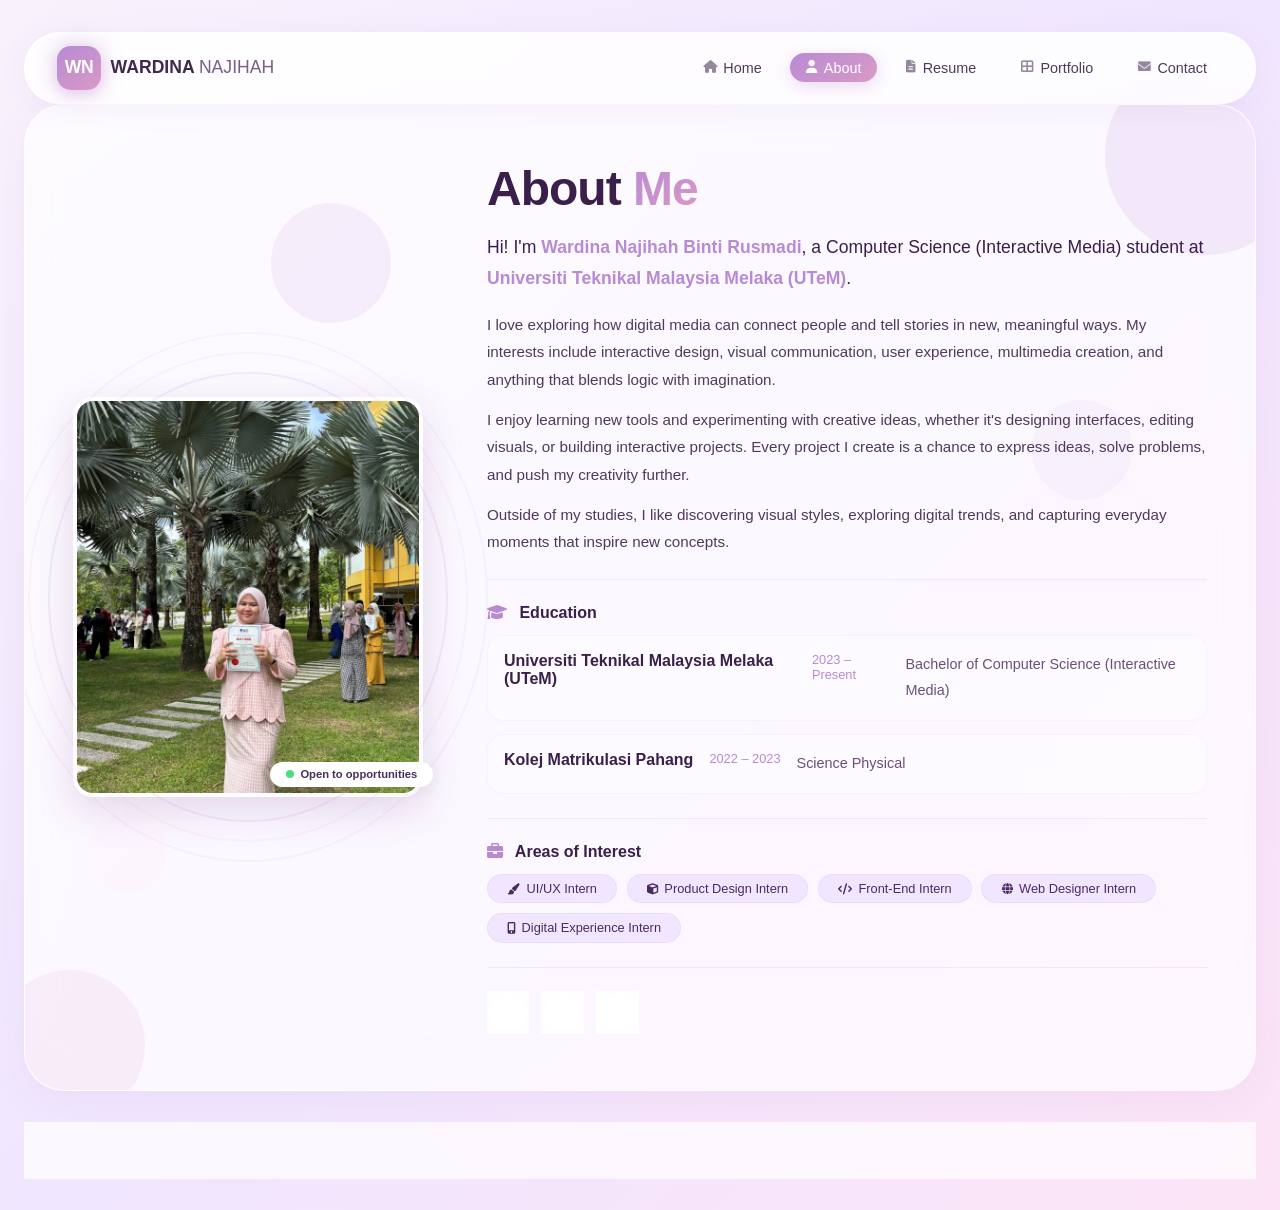
==== about.html @ 5e6920dd "Update about.html" ====
<!DOCTYPE html>
<html lang="en">
<head>
  <meta charset="UTF-8" />
  <meta name="viewport" content="width=device-width, initial-scale=1.0" />
  <title>WARDINA NAJIHAH · About</title>
  <link rel="stylesheet" href="https://cdnjs.cloudflare.com/ajax/libs/font-awesome/6.0.0-beta3/css/all.min.css" />
  <link rel="stylesheet" href="style.css" />
</head>
<body>

<div class="portfolio-wrapper">
  <!-- ===== TOP NAV ===== -->
  <nav class="top-nav">
    <div class="logo-area">
      <div class="logo-icon">
        <span>WN</span>
        <div class="logo-glow"></div>
      </div>
      <div class="logo-text">WARDINA <span>NAJIHAH</span></div>
    </div>
    <div class="nav-links">
      <a href="index.html"><i class="fas fa-home"></i> Home</a>
      <a href="about.html" class="active"><i class="fas fa-user"></i> About</a>
      <a href="resume.html"><i class="fas fa-file-alt"></i> Resume</a>
      <a href="portfolio.html"><i class="fas fa-th-large"></i> Portfolio</a>
      <a href="contact.html"><i class="fas fa-envelope"></i> Contact</a>
    </div>
  </nav>

  <!-- ===== ABOUT SECTION ===== -->
  <section class="about-page">
    <!-- Floating decorative elements -->
    <div class="floating-shapes">
      <div class="shape shape-1"></div>
      <div class="shape shape-2"></div>
      <div class="shape shape-3"></div>
      <div class="shape shape-4"></div>
      <div class="shape shape-5"></div>
    </div>

    <div class="about-content">
      <!-- Left: Profile Image (SQUARE) -->
      <div class="about-image-wrapper">
        <div class="about-image">
          <div class="about-photo-square">
            <img src="image/dekan.jpg" />
          </div>
        </div>
        <!-- Decorative rings -->
        <div class="ring ring-1"></div>
        <div class="ring ring-2"></div>
        <div class="ring ring-3"></div>
        <!-- Status badge -->
        <div class="status-badge">
          <span class="dot"></span> Open to opportunities
        </div>
      </div>

      <!-- Right: About Text -->
      <div class="about-text">
        <h1>About <span>Me</span></h1>
        <p class="about-intro">
          Hi! I'm <strong>Wardina Najihah Binti Rusmadi</strong>, a Computer Science (Interactive Media) student at 
          <strong>Universiti Teknikal Malaysia Melaka (UTeM)</strong>.
        </p>
        <p>
          I love exploring how digital media can connect people and tell stories in new, meaningful ways. 
          My interests include interactive design, visual communication, user experience, multimedia creation, 
          and anything that blends logic with imagination.
        </p>
        <p>
          I enjoy learning new tools and experimenting with creative ideas, whether it's designing interfaces, 
          editing visuals, or building interactive projects. Every project I create is a chance to express ideas, 
          solve problems, and push my creativity further.
        </p>
        <p>
          Outside of my studies, I like discovering visual styles, exploring digital trends, and capturing 
          everyday moments that inspire new concepts.
        </p>

        <!-- Education -->
        <div class="about-education">
          <h3><i class="fas fa-graduation-cap"></i> Education</h3>
          <div class="edu-item">
            <span class="edu-school">Universiti Teknikal Malaysia Melaka (UTeM)</span>
            <span class="edu-year">2023 – Present</span>
            <p>Bachelor of Computer Science (Interactive Media)</p>
          </div>
          <div class="edu-item">
            <span class="edu-school">Kolej Matrikulasi Pahang</span>
            <span class="edu-year">2022 – 2023</span>
            <p>Science Physical</p>
          </div>
        </div>

        <!-- Roles / Interests -->
        <div class="about-roles">
          <h3><i class="fas fa-briefcase"></i> Areas of Interest</h3>
          <div class="role-tags">
            <span class="role-tag"><i class="fas fa-paint-brush"></i> UI/UX Intern</span>
            <span class="role-tag"><i class="fas fa-cube"></i> Product Design Intern</span>
            <span class="role-tag"><i class="fas fa-code"></i> Front-End Intern</span>
            <span class="role-tag"><i class="fas fa-globe"></i> Web Designer Intern</span>
            <span class="role-tag"><i class="fas fa-mobile-alt"></i> Digital Experience Intern</span>
          </div>
        </div>

        <!-- Social Links -->
        <div class="social-links about-social">
          <a href="#" class="social-link"><i class="fab fa-linkedin-in"></i></a>
          <a href="#" class="social-link"><i class="fab fa-github"></i></a>
          <a href="#" class="social-link"><i class="fab fa-behance"></i></a>
        </div>
      </div>
    </div>
  </section>

  <!-- ===== FOOTER ===== -->
  <footer class="footer-compartment">
    <span><i class="far fa-copyright"></i> 2026 · WARDINA NAJIHAH</span>
  </footer>

</div>

<script src="script.js"></script>
</body>
</html>
---- style.css ----
/* ===== RESET & BASE ===== */
* {
  margin: 0;
  padding: 0;
  box-sizing: border-box;
}

body {
  background: linear-gradient(135deg, #f8f2fc 0%, #f0e6ff 50%, #fce4f6 100%);
  font-family: 'Inter', -apple-system, BlinkMacSystemFont, 'Segoe UI', Roboto, sans-serif;
  color: #2d1b36;
  padding: 2rem 1.5rem;
  display: flex;
  justify-content: center;
  min-height: 100vh;
  overflow-x: hidden;
}

.portfolio-wrapper {
  max-width: 1360px;
  width: 100%;
}

/* ===== PURPLE-PINK SOFT THEME ===== */
:root {
  --soft-pink: #fce4f6;
  --soft-purple: #f0e6ff;
  --purple-light: #d9c4f0;
  --purple-mid: #b892d4;
  --pink-mid: #e8aad6;
  --deep-purple: #4a2c5e;
  --text-dark: #2d1b36;
  --text-soft: #4f3a5c;
  --card-bg: #fffffffa;
  --shadow: 0 8px 28px rgba(130, 70, 150, 0.08);
  --gradient-primary: linear-gradient(145deg, #b88ad4, #d99ac6);
  --gradient-secondary: linear-gradient(145deg, #c9a0df, #e8aad6);
}

/* ===== TOP NAV ===== */
.top-nav {
  background: rgba(255, 255, 255, 0.85);
  backdrop-filter: blur(20px);
  -webkit-backdrop-filter: blur(20px);
  border-radius: 2.2rem;
  padding: 0.8rem 2rem;
  display: flex;
  justify-content: space-between;
  align-items: center;
  flex-wrap: wrap;
  gap: 0.8rem 1.5rem;
  box-shadow: 0 4px 30px rgba(130, 70, 150, 0.06);
  border: 1px solid rgba(255, 255, 255, 0.6);
  position: relative;
  z-index: 100;
  animation: slideDown 0.6s ease-out;
}

@keyframes slideDown {
  from {
    opacity: 0;
    transform: translateY(-30px);
  }
  to {
    opacity: 1;
    transform: translateY(0);
  }
}

.logo-area {
  display: flex;
  align-items: center;
  gap: 0.6rem;
}

.logo-icon {
  background: var(--gradient-primary);
  color: white;
  width: 44px;
  height: 44px;
  border-radius: 14px;
  display: flex;
  align-items: center;
  justify-content: center;
  font-weight: 700;
  font-size: 1.1rem;
  letter-spacing: -0.5px;
  box-shadow: 0 4px 15px rgba(180, 110, 200, 0.25);
  position: relative;
  transition: transform 0.3s ease;
}

.logo-icon:hover {
  transform: scale(1.05) rotate(-3deg);
}

.logo-glow {
  position: absolute;
  width: 100%;
  height: 100%;
  border-radius: 14px;
  background: var(--gradient-primary);
  filter: blur(12px);
  opacity: 0.4;
  z-index: -1;
  animation: pulseGlow 2s ease-in-out infinite;
}

@keyframes pulseGlow {
  0%, 100% { opacity: 0.3; transform: scale(1); }
  50% { opacity: 0.6; transform: scale(1.1); }
}

.logo-text {
  font-weight: 700;
  font-size: 1.1rem;
  color: #3f2a4e;
}
.logo-text span {
  font-weight: 300;
  color: #7a5d8a;
}

.nav-links {
  display: flex;
  gap: 0.8rem;
  font-weight: 500;
  font-size: 0.9rem;
  flex-wrap: wrap;
}

.nav-links a {
  text-decoration: none;
  color: #4f3a5c;
  padding: 0.4rem 1rem;
  border-radius: 60px;
  transition: all 0.3s ease;
  display: flex;
  align-items: center;
  gap: 0.4rem;
  position: relative;
}

.nav-links a i {
  font-size: 0.8rem;
  opacity: 0.6;
}

.nav-links a:hover {
  background: var(--soft-purple);
  color: #3a1f4a;
  transform: translateY(-2px);
}

.nav-links a.active {
  background: var(--gradient-primary);
  color: white;
  box-shadow: 0 4px 15px rgba(180, 110, 200, 0.25);
}

.nav-links a.active i {
  opacity: 1;
  color: white;
}

/* ===== HOME HERO ===== */
.home-hero {
  background: rgba(255, 255, 255, 0.7);
  backdrop-filter: blur(20px);
  -webkit-backdrop-filter: blur(20px);
  border-radius: 2.5rem;
  padding: 4rem 3.5rem;
  box-shadow: 0 8px 40px rgba(130, 70, 150, 0.06);
  margin-bottom: 2rem;
  border: 1px solid rgba(255, 255, 255, 0.6);
  position: relative;
  overflow: hidden;
  min-height: 70vh;
  display: flex;
  align-items: center;
  animation: fadeInUp 0.8s ease-out 0.2s both;
}

@keyframes fadeInUp {
  from {
    opacity: 0;
    transform: translateY(40px);
  }
  to {
    opacity: 1;
    transform: translateY(0);
  }
}

/* Floating Shapes */
.floating-shapes {
  position: absolute;
  width: 100%;
  height: 100%;
  top: 0;
  left: 0;
  pointer-events: none;
  overflow: hidden;
}

.shape {
  position: absolute;
  border-radius: 50%;
  opacity: 0.15;
  animation: floatShape 20s ease-in-out infinite;
}

.shape-1 {
  width: 200px;
  height: 200px;
  background: #b88ad4;
  top: -50px;
  right: -50px;
  animation-delay: 0s;
}

.shape-2 {
  width: 150px;
  height: 150px;
  background: #e8aad6;
  bottom: -30px;
  left: -30px;
  animation-delay: -5s;
}

.shape-3 {
  width: 100px;
  height: 100px;
  background: #d9c4f0;
  top: 30%;
  right: 10%;
  animation-delay: -10s;
}

.shape-4 {
  width: 80px;
  height: 80px;
  background: #fce4f6;
  bottom: 20%;
  left: 5%;
  animation-delay: -15s;
}

.shape-5 {
  width: 120px;
  height: 120px;
  background: #c9a0df;
  top: 10%;
  left: 20%;
  animation-delay: -7s;
}

@keyframes floatShape {
  0%, 100% { transform: translate(0, 0) scale(1); }
  25% { transform: translate(20px, -30px) scale(1.05); }
  50% { transform: translate(-10px, 20px) scale(0.95); }
  75% { transform: translate(15px, -10px) scale(1.02); }
}

.hero-content {
  display: flex;
  align-items: center;
  gap: 4rem;
  flex-wrap: wrap;
  width: 100%;
  justify-content: center;
  position: relative;
  z-index: 2;
}

/* Hero Image */
.hero-image-wrapper {
  position: relative;
  flex: 0 0 280px;
}

.hero-image {
  position: relative;
}

.profile-photo {
  width: 280px;
  height: 280px;
  border-radius: 50%;
  overflow: hidden;
  box-shadow: 0 12px 40px rgba(130, 70, 150, 0.2);
  border: 4px solid rgba(255, 255, 255, 0.8);
  position: relative;
  transition: all 0.5s ease;
}

.profile-photo:hover {
  transform: scale(1.02);
  box-shadow: 0 20px 60px rgba(130, 70, 150, 0.3);
}

.profile-photo img {
  width: 100%;
  height: 100%;
  object-fit: cover;
  display: block;
}

/* Decorative Rings */
.ring {
  position: absolute;
  border-radius: 50%;
  border: 2px solid rgba(184, 138, 212, 0.2);
  animation: spinRing 30s linear infinite;
}

.ring-1 {
  width: 320px;
  height: 320px;
  top: -20px;
  left: -20px;
  animation-duration: 20s;
  border-color: rgba(184, 138, 212, 0.15);
}

.ring-2 {
  width: 360px;
  height: 360px;
  top: -40px;
  left: -40px;
  animation-duration: 25s;
  animation-direction: reverse;
  border-color: rgba(232, 170, 214, 0.12);
}

.ring-3 {
  width: 400px;
  height: 400px;
  top: -60px;
  left: -60px;
  animation-duration: 30s;
  border-color: rgba(184, 138, 212, 0.08);
}

@keyframes spinRing {
  from { transform: rotate(0deg); }
  to { transform: rotate(360deg); }
}

/* Status Badge */
.status-badge {
  position: absolute;
  bottom: 10px;
  right: -10px;
  background: white;
  padding: 0.4rem 1rem;
  border-radius: 60px;
  font-size: 0.7rem;
  font-weight: 600;
  color: #4a2c5e;
  box-shadow: 0 4px 15px rgba(0, 0, 0, 0.06);
  display: flex;
  align-items: center;
  gap: 0.4rem;
  animation: bounceIn 1s ease-out 1s both;
}

@keyframes bounceIn {
  0% { opacity: 0; transform: scale(0.5); }
  60% { opacity: 1; transform: scale(1.1); }
  100% { transform: scale(1); }
}

.status-badge .dot {
  display: inline-block;
  width: 8px;
  height: 8px;
  border-radius: 50%;
  background: #4ade80;
  animation: pulseDot 2s ease-in-out infinite;
}

@keyframes pulseDot {
  0%, 100% { opacity: 1; transform: scale(1); }
  50% { opacity: 0.5; transform: scale(0.7); }
}

/* Hero Text */
.hero-text {
  flex: 1;
  min-width: 300px;
}

.greeting {
  font-size: 1rem;
  color: #7a5d8a;
  font-weight: 500;
  margin-bottom: 0.3rem;
  display: flex;
  align-items: center;
  gap: 0.3rem;
}

.wave {
  display: inline-block;
  animation: wave 2s ease-in-out infinite;
}

@keyframes wave {
  0%, 100% { transform: rotate(0deg); }
  25% { transform: rotate(20deg); }
  50% { transform: rotate(0deg); }
  75% { transform: rotate(-10deg); }
}

.hero-text h1 {
  font-size: 3.8rem;
  font-weight: 700;
  color: #3a1f4a;
  letter-spacing: -1px;
  line-height: 1.1;
  margin-bottom: 0.2rem;
}

.hero-text h1 .highlight {
  background: var(--gradient-primary);
  -webkit-background-clip: text;
  -webkit-text-fill-color: transparent;
  background-clip: text;
}

/* Typing Effect */
.typing-wrapper {
  font-size: 1.2rem;
  font-weight: 500;
  color: #7a5d8a;
  margin-bottom: 0.8rem;
  min-height: 2rem;
}

.typing-text {
  display: inline;
}

.cursor {
  display: inline-block;
  width: 2px;
  height: 1.2rem;
  background: #b88ad4;
  margin-left: 2px;
  animation: blink 1s step-end infinite;
  vertical-align: text-bottom;
}

@keyframes blink {
  0%, 100% { opacity: 1; }
  50% { opacity: 0; }
}

.hero-description {
  color: #4f3a5c;
  line-height: 1.8;
  font-size: 1.05rem;
  max-width: 520px;
  margin-bottom: 1.8rem;
}

.highlight-text {
  color: #b88ad4;
  font-weight: 600;
}

/* Hero Buttons */
.hero-buttons {
  display: flex;
  gap: 1rem;
  flex-wrap: wrap;
  margin-bottom: 1.8rem;
}

.btn-primary {
  display: inline-flex;
  align-items: center;
  gap: 0.6rem;
  background: var(--gradient-primary);
  color: white;
  padding: 0.85rem 2.2rem;
  border-radius: 60px;
  text-decoration: none;
  font-weight: 600;
  font-size: 0.95rem;
  transition: all 0.3s ease;
  box-shadow: 0 4px 20px rgba(180, 110, 200, 0.3);
  position: relative;
  overflow: hidden;
}

.btn-primary .btn-glow {
  position: absolute;
  width: 100%;
  height: 100%;
  top: 0;
  left: 0;
  background: linear-gradient(90deg, transparent, rgba(255, 255, 255, 0.2), transparent);
  transform: translateX(-100%);
  transition: transform 0.6s ease;
}

.btn-primary:hover .btn-glow {
  transform: translateX(100%);
}

.btn-primary:hover {
  transform: translateY(-3px);
  box-shadow: 0 8px 35px rgba(180, 110, 200, 0.4);
}

.btn-primary:hover i {
  transform: translateX(5px);
}

.btn-primary i {
  transition: transform 0.3s ease;
}

.btn-secondary {
  display: inline-flex;
  align-items: center;
  gap: 0.6rem;
  background: rgba(255, 255, 255, 0.8);
  backdrop-filter: blur(10px);
  color: #4a2c5e;
  padding: 0.85rem 2.2rem;
  border-radius: 60px;
  text-decoration: none;
  font-weight: 600;
  font-size: 0.95rem;
  border: 1px solid rgba(184, 138, 212, 0.2);
  transition: all 0.3s ease;
}

.btn-secondary:hover {
  background: white;
  border-color: #b88ad4;
  transform: translateY(-3px);
  box-shadow: 0 8px 25px rgba(130, 70, 150, 0.1);
}

/* Social Links */
.social-links {
  display: flex;
  gap: 0.8rem;
  flex-wrap: wrap;
}

.social-link {
  width: 42px;
  height: 42px;
  border-radius: 50%;
  background: rgba(255, 255, 255, 0.8);
  backdrop-filter: blur(10px);
  border: 1px solid rgba(184, 138, 212, 0.15);
  display: flex;
  align-items: center;
  justify-content: center;
  color: #4f3a5c;
  text-decoration: none;
  transition: all 0.3s ease;
  font-size: 0.9rem;
}

.social-link:hover {
  background: var(--gradient-primary);
  color: white;
  transform: translateY(-3px) scale(1.05);
  box-shadow: 0 8px 25px rgba(180, 110, 200, 0.25);
}

/* Scroll Indicator */
.scroll-indicator {
  position: absolute;
  bottom: 2rem;
  left: 50%;
  transform: translateX(-50%);
  display: flex;
  flex-direction: column;
  align-items: center;
  gap: 0.3rem;
  color: #7a5d8a;
  font-size: 0.7rem;
  font-weight: 500;
  letter-spacing: 1px;
  animation: bounceScroll 2s ease-in-out infinite;
}

.scroll-line {
  width: 1px;
  height: 40px;
  background: rgba(184, 138, 212, 0.2);
  position: relative;
}

.scroll-dot {
  width: 4px;
  height: 4px;
  border-radius: 50%;
  background: #b88ad4;
  position: absolute;
  top: 0;
  left: 50%;
  transform: translateX(-50%);
  animation: scrollDot 2s ease-in-out infinite;
}

@keyframes scrollDot {
  0% { top: 0; opacity: 1; }
  100% { top: 100%; opacity: 0; }
}

@keyframes bounceScroll {
  0%, 100% { transform: translateX(-50%) translateY(0); }
  50% { transform: translateX(-50%) translateY(-5px); }
}

/* ===== FOOTER ===== */
.footer-compartment {
  background: rgba(255, 255, 255, 0.7);
  backdrop-filter: blur(20px);
  -webkit-backdrop-filter: blur(20px);
  border-radius: 1.8rem;
  padding: 1.2rem 2rem;
  display: flex;
  justify-content: space-between;
  align-items: center;
  flex-wrap: wrap;
  font-size: 0.8rem;
  color: #6a4f7a;
  border: 1px solid rgba(255, 255, 255, 0.6);
  animation: fadeInUp 0.8s ease-out 1.4s both;
}

.footer-compartment i {
  margin: 0 0.2rem;
  color: #b88ad4;
}

/* ===== RESPONSIVE ===== */
@media (max-width: 820px) {
  .top-nav {
    flex-direction: column;
    align-items: stretch;
    padding: 1rem 1.5rem;
  }
  .nav-links {
    justify-content: center;
  }
  .hero-content {
    flex-direction: column;
    text-align: center;
    gap: 2rem;
  }
  .hero-image-wrapper {
    flex: 0 0 auto;
  }
  .profile-photo {
    width: 200px;
    height: 200px;
  }
  .ring-1 { width: 240px; height: 240px; top: -20px; left: -20px; }
  .ring-2 { width: 280px; height: 280px; top: -40px; left: -40px; }
  .ring-3 { width: 320px; height: 320px; top: -60px; left: -60px; }
  .hero-text h1 {
    font-size: 2.5rem;
  }
  .hero-description {
    margin-left: auto;
    margin-right: auto;
  }
  .hero-buttons {
    justify-content: center;
  }
  .social-links {
    justify-content: center;
  }
  .home-hero {
    padding: 2.5rem 1.5rem;
    min-height: auto;
  }
  .scroll-indicator {
    display: none;
  }
  .status-badge {
    bottom: 5px;
    right: 5px;
    font-size: 0.6rem;
    padding: 0.3rem 0.8rem;
  }
}

@media (max-width: 500px) {
  .profile-photo {
    width: 160px;
    height: 160px;
  }
  .hero-text h1 {
    font-size: 2rem;
  }
  .home-hero {
    padding: 2rem 1.2rem;
  }
  .hero-buttons {
    flex-direction: column;
    align-items: center;
  }
  .btn-primary, .btn-secondary {
    width: 100%;
    justify-content: center;
  }
  .nav-links a {
    font-size: 0.75rem;
    padding: 0.3rem 0.7rem;
  }
  .nav-links a i {
    display: none;
  }
  .typing-wrapper {
    font-size: 1rem;
  }
  .footer-compartment {
    flex-direction: column;
    text-align: center;
    gap: 0.5rem;
    padding: 1rem;
  }
}
/* ===== ABOUT PAGE ===== */
.about-page {
  background: rgba(255, 255, 255, 0.7);
  backdrop-filter: blur(20px);
  -webkit-backdrop-filter: blur(20px);
  border-radius: 2.5rem;
  padding: 3.5rem 3rem;
  box-shadow: 0 8px 40px rgba(130, 70, 150, 0.06);
  margin-bottom: 2rem;
  border: 1px solid rgba(255, 255, 255, 0.6);
  position: relative;
  overflow: hidden;
  min-height: 70vh;
  display: flex;
  align-items: center;
  animation: fadeInUp 0.8s ease-out 0.2s both;
}

.about-content {
  display: flex;
  align-items: center;
  gap: 4rem;
  flex-wrap: wrap;
  width: 100%;
  justify-content: center;
  position: relative;
  z-index: 2;
}

/* About Image - SQUARE */
.about-image-wrapper {
  position: relative;
  flex: 0 0 350px;
}

.about-image {
  position: relative;
}

.about-photo-square {
  width: 350px;
  height: 400px;
  border-radius: 20px;
  overflow: hidden;
  box-shadow: 0 12px 40px rgba(130, 70, 150, 0.2);
  border: 4px solid rgba(255, 255, 255, 0.8);
  position: relative;
  transition: all 0.5s ease;
}

.about-photo-square:hover {
  transform: scale(1.02);
  box-shadow: 0 20px 60px rgba(130, 70, 150, 0.3);
}

.about-photo-square img {
  width: 100%;
  height: 100%;
  object-fit: cover;
  display: block;
}

/* Decorative Rings - adjusted for square image */
.about-image-wrapper .ring-1 {
  width: 400px;
  height: 450px;
  top: -25px;
  left: -25px;
  animation-duration: 20s;
  border-color: rgba(184, 138, 212, 0.15);
}

.about-image-wrapper .ring-2 {
  width: 440px;
  height: 490px;
  top: -45px;
  left: -45px;
  animation-duration: 25s;
  animation-direction: reverse;
  border-color: rgba(232, 170, 214, 0.12);
}

.about-image-wrapper .ring-3 {
  width: 480px;
  height: 530px;
  top: -65px;
  left: -65px;
  animation-duration: 30s;
  border-color: rgba(184, 138, 212, 0.08);
}

/* About Text */
.about-text {
  flex: 1;
  min-width: 300px;
}

.about-text h1 {
  font-size: 3rem;
  font-weight: 700;
  color: #3a1f4a;
  letter-spacing: -1px;
  margin-bottom: 1rem;
}

.about-text h1 span {
  background: var(--gradient-primary);
  -webkit-background-clip: text;
  -webkit-text-fill-color: transparent;
  background-clip: text;
}

.about-text .about-intro {
  font-size: 1.1rem;
  color: #3a1f4a;
  line-height: 1.8;
  margin-bottom: 1rem;
}

.about-text .about-intro strong {
  color: #b88ad4;
}

.about-text p {
  color: #4f3a5c;
  line-height: 1.8;
  font-size: 0.95rem;
  margin-bottom: 0.8rem;
}

/* Education */
.about-education {
  margin-top: 1.5rem;
  padding-top: 1.5rem;
  border-top: 1px solid rgba(184, 138, 212, 0.15);
}

.about-education h3 {
  font-size: 1rem;
  font-weight: 600;
  color: #3a1f4a;
  margin-bottom: 0.8rem;
}

.about-education h3 i {
  color: #b88ad4;
  margin-right: 0.5rem;
}

.edu-item {
  margin-bottom: 0.8rem;
}

.edu-item .edu-school {
  font-weight: 600;
  color: #3a1f4a;
  display: block;
}

.edu-item .edu-year {
  font-size: 0.8rem;
  color: #b88ad4;
  font-weight: 500;
}

.edu-item p {
  font-size: 0.9rem !important;
  color: #6a4f7a !important;
  margin-bottom: 0 !important;
}

/* Roles / Interests */
.about-roles {
  margin-top: 1.5rem;
  padding-top: 1.5rem;
  border-top: 1px solid rgba(184, 138, 212, 0.15);
}

.about-roles h3 {
  font-size: 1rem;
  font-weight: 600;
  color: #3a1f4a;
  margin-bottom: 0.8rem;
}

.about-roles h3 i {
  color: #b88ad4;
  margin-right: 0.5rem;
}

.role-tags {
  display: flex;
  flex-wrap: wrap;
  gap: 0.6rem;
}

.role-tag {
  background: var(--soft-purple);
  padding: 0.4rem 1.2rem;
  border-radius: 60px;
  font-size: 0.8rem;
  font-weight: 500;
  color: #4a2c5e;
  display: inline-flex;
  align-items: center;
  gap: 0.4rem;
  transition: all 0.3s ease;
  border: 1px solid rgba(184, 138, 212, 0.1);
}

.role-tag:hover {
  background: var(--gradient-primary);
  color: white;
  transform: translateY(-2px);
  box-shadow: 0 4px 15px rgba(180, 110, 200, 0.25);
}

.role-tag i {
  font-size: 0.7rem;
}

.about-social {
  margin-top: 1.5rem;
  padding-top: 1.5rem;
  border-top: 1px solid rgba(184, 138, 212, 0.15);
}

/* Status Badge for About */
.about-image-wrapper .status-badge {
  position: absolute;
  bottom: 10px;
  right: -10px;
  background: white;
  padding: 0.4rem 1rem;
  border-radius: 60px;
  font-size: 0.7rem;
  font-weight: 600;
  color: #4a2c5e;
  box-shadow: 0 4px 15px rgba(0, 0, 0, 0.06);
  display: flex;
  align-items: center;
  gap: 0.4rem;
  animation: bounceIn 1s ease-out 1s both;
}

.about-image-wrapper .status-badge .dot {
  display: inline-block;
  width: 8px;
  height: 8px;
  border-radius: 50%;
  background: #4ade80;
  animation: pulseDot 2s ease-in-out infinite;
}

/* Responsive About */
@media (max-width: 820px) {
  .about-page {
    padding: 2.5rem 1.5rem;
    min-height: auto;
  }
  .about-content {
    flex-direction: column;
    text-align: center;
    gap: 2rem;
  }
  .about-image-wrapper {
    flex: 0 0 auto;
  }
  .about-photo-square {
    width: 280px;
    height: 320px;
  }
  .about-image-wrapper .ring-1 { 
    width: 320px; 
    height: 360px; 
    top: -20px; 
    left: -20px; 
  }
  .about-image-wrapper .ring-2 { 
    width: 360px; 
    height: 400px; 
    top: -40px; 
    left: -40px; 
  }
  .about-image-wrapper .ring-3 { 
    width: 400px; 
    height: 440px; 
    top: -60px; 
    left: -60px; 
  }
  .about-text h1 {
    font-size: 2.2rem;
  }
  .role-tags {
    justify-content: center;
  }
  .about-image-wrapper .status-badge {
    bottom: 5px;
    right: 5px;
    font-size: 0.6rem;
    padding: 0.3rem 0.8rem;
  }
}

@media (max-width: 500px) {
  .about-photo-square {
    width: 220px;
    height: 260px;
  }
  .about-text h1 {
    font-size: 1.8rem;
  }
  .about-page {
    padding: 2rem 1.2rem;
  }
  .role-tag {
    font-size: 0.7rem;
    padding: 0.3rem 1rem;
  }
}

/* ===== PROJECTS PAGE ===== */
.projects-page {
  background: rgba(255, 255, 255, 0.7);
  backdrop-filter: blur(20px);
  -webkit-backdrop-filter: blur(20px);
  border-radius: 2.5rem;
  padding: 3.5rem 3rem;
  box-shadow: 0 8px 40px rgba(130, 70, 150, 0.06);
  margin-bottom: 2rem;
  border: 1px solid rgba(255, 255, 255, 0.6);
  position: relative;
  overflow: hidden;
  animation: fadeInUp 0.8s ease-out 0.2s both;
}

.projects-content {
  position: relative;
  z-index: 2;
}

.projects-header {
  text-align: center;
  margin-bottom: 2.5rem;
}

.projects-header h1 {
  font-size: 3rem;
  font-weight: 700;
  color: #3a1f4a;
  letter-spacing: -1px;
}

.projects-header h1 span {
  background: var(--gradient-primary);
  -webkit-background-clip: text;
  -webkit-text-fill-color: transparent;
  background-clip: text;
}

.projects-header p {
  color: #6a4f7a;
  font-size: 1.05rem;
  margin-top: 0.3rem;
}

/* Projects Grid */
.projects-grid {
  display: grid;
  grid-template-columns: repeat(auto-fill, minmax(300px, 1fr));
  gap: 2rem;
}

/* Featured Project */
.project-card.featured {
  grid-column: 1 / -1;
  display: grid;
  grid-template-columns: 1fr 1fr;
  gap: 0;
  padding: 0;
  overflow: hidden;
}

.project-card.featured .project-image {
  height: 100%;
  min-height: 300px;
}

.project-card.featured .project-info {
  display: flex;
  flex-direction: column;
  justify-content: center;
  padding: 2.5rem;
}

.project-card.featured .project-info h3 {
  font-size: 1.5rem;
}

/* Project Card */
.project-card {
  background: rgba(255, 255, 255, 0.8);
  backdrop-filter: blur(10px);
  border-radius: 1.5rem;
  overflow: hidden;
  border: 1px solid rgba(255, 255, 255, 0.6);
  transition: all 0.4s ease;
  box-shadow: 0 4px 20px rgba(130, 70, 150, 0.04);
}

.project-card:hover {
  transform: translateY(-8px);
  box-shadow: 0 16px 50px rgba(130, 70, 150, 0.12);
  border-color: rgba(184, 138, 212, 0.2);
}

/* Project Image */
.project-image {
  position: relative;
  width: 100%;
  height: 220px;
  overflow: hidden;
  background: #f0e6f8;
}

.project-card.featured .project-image {
  height: 100%;
  min-height: 300px;
}

.project-image img {
  width: 100%;
  height: 100%;
  object-fit: cover;
  transition: transform 0.5s ease;
}

.project-card:hover .project-image img {
  transform: scale(1.05);
}

.project-overlay {
  position: absolute;
  top: 0;
  left: 0;
  width: 100%;
  height: 100%;
  background: linear-gradient(to bottom, transparent 50%, rgba(58, 31, 74, 0.4));
  display: flex;
  align-items: flex-start;
  justify-content: flex-start;
  padding: 1rem;
}

.project-type {
  background: rgba(255, 255, 255, 0.9);
  backdrop-filter: blur(10px);
  padding: 0.3rem 1rem;
  border-radius: 60px;
  font-size: 0.7rem;
  font-weight: 600;
  color: #4a2c5e;
  letter-spacing: 0.3px;
  border: 1px solid rgba(255, 255, 255, 0.3);
}

/* Project Info */
.project-info {
  padding: 1.5rem 1.5rem 1.8rem;
}

.project-info h3 {
  font-size: 1.1rem;
  font-weight: 600;
  color: #3a1f4a;
  margin-bottom: 0.2rem;
}

.project-info p {
  color: #7a5d8a;
  font-size: 0.9rem;
  margin-bottom: 0.8rem;
}

.project-tags {
  display: flex;
  flex-wrap: wrap;
  gap: 0.4rem;
  margin-bottom: 1rem;
}

.project-tags span {
  background: var(--soft-purple);
  padding: 0.15rem 0.8rem;
  border-radius: 60px;
  font-size: 0.65rem;
  font-weight: 500;
  color: #4a2c5e;
}

.project-link {
  display: inline-flex;
  align-items: center;
  gap: 0.4rem;
  color: #b88ad4;
  font-weight: 600;
  font-size: 0.85rem;
  text-decoration: none;
  transition: all 0.3s ease;
  border: none;
  background: none;
  cursor: pointer;
  border-bottom: 2px solid transparent;
  padding-bottom: 0.1rem;
  font-family: inherit;
}

.project-link:hover {
  color: #4a2c5e;
  border-bottom-color: #b88ad4;
  gap: 0.8rem;
}

.project-link i {
  font-size: 0.7rem;
  transition: transform 0.3s ease;
}

.project-link:hover i {
  transform: translateX(4px);
}

/* ===== POPUP MODAL ===== */
.popup-overlay {
  display: none;
  position: fixed;
  top: 0;
  left: 0;
  width: 100%;
  height: 100%;
  background: rgba(0, 0, 0, 0.5);
  backdrop-filter: blur(8px);
  z-index: 1000;
  justify-content: center;
  align-items: center;
  animation: fadeIn 0.3s ease;
}

.popup-overlay.active {
  display: flex;
}

@keyframes fadeIn {
  from { opacity: 0; }
  to { opacity: 1; }
}

.popup-content {
  background: white;
  border-radius: 2rem;
  max-width: 700px;
  width: 90%;
  max-height: 85vh;
  overflow-y: auto;
  padding: 2.5rem;
  position: relative;
  animation: slideUp 0.4s ease;
  box-shadow: 0 30px 80px rgba(0, 0, 0, 0.15);
}

@keyframes slideUp {
  from {
    opacity: 0;
    transform: translateY(40px);
  }
  to {
    opacity: 1;
    transform: translateY(0);
  }
}

.popup-close {
  position: sticky;
  top: 0;
  float: right;
  background: var(--soft-purple);
  border: none;
  width: 40px;
  height: 40px;
  border-radius: 50%;
  font-size: 1.1rem;
  color: #4a2c5e;
  cursor: pointer;
  transition: all 0.3s ease;
  display: flex;
  align-items: center;
  justify-content: center;
  margin-bottom: 1rem;
  z-index: 10;
}

.popup-close:hover {
  background: #4a2c5e;
  color: white;
  transform: rotate(90deg);
}

.popup-body h2 {
  font-size: 1.8rem;
  color: #3a1f4a;
  margin-bottom: 0.2rem;
}

.popup-body .popup-subtitle {
  color: #7a5d8a;
  font-size: 1rem;
  margin-bottom: 1.5rem;
}

.popup-body .popup-image {
  width: 100%;
  border-radius: 1rem;
  margin-bottom: 1.5rem;
  overflow: hidden;
}

.popup-body .popup-image img {
  width: 100%;
  height: auto;
  object-fit: cover;
}

.popup-body .popup-description {
  color: #4f3a5c;
  line-height: 1.8;
  font-size: 0.95rem;
  margin-bottom: 1rem;
}

.popup-body .popup-details {
  display: grid;
  grid-template-columns: 1fr 1fr;
  gap: 1rem;
  margin: 1.5rem 0;
}

.popup-body .popup-detail-item {
  background: var(--soft-purple);
  padding: 1rem;
  border-radius: 1rem;
}

.popup-body .popup-detail-item strong {
  display: block;
  color: #3a1f4a;
  font-size: 0.8rem;
  margin-bottom: 0.2rem;
}

.popup-body .popup-detail-item span {
  color: #6a4f7a;
  font-size: 0.9rem;
}

.popup-body .popup-tags {
  display: flex;
  flex-wrap: wrap;
  gap: 0.5rem;
  margin: 1rem 0;
}

.popup-body .popup-tags span {
  background: var(--soft-purple);
  padding: 0.2rem 1rem;
  border-radius: 60px;
  font-size: 0.75rem;
  font-weight: 500;
  color: #4a2c5e;
}

.popup-body .popup-link {
  display: inline-flex;
  align-items: center;
  gap: 0.5rem;
  background: var(--gradient-primary);
  color: white;
  padding: 0.7rem 1.8rem;
  border-radius: 60px;
  text-decoration: none;
  font-weight: 600;
  font-size: 0.9rem;
  transition: all 0.3s ease;
  margin-top: 0.5rem;
}

.popup-body .popup-link:hover {
  transform: translateY(-2px);
  box-shadow: 0 8px 25px rgba(180, 110, 200, 0.3);
}

/* Responsive */
@media (max-width: 820px) {
  .projects-page {
    padding: 2.5rem 1.5rem;
  }
  .projects-header h1 {
    font-size: 2.2rem;
  }
  .projects-grid {
    grid-template-columns: repeat(auto-fill, minmax(280px, 1fr));
    gap: 1.5rem;
  }
  .project-image {
    height: 180px;
  }
  .project-card.featured {
    grid-template-columns: 1fr;
  }
  .project-card.featured .project-image {
    height: 220px;
    min-height: auto;
  }
  .project-card.featured .project-info {
    padding: 1.5rem;
  }
  .project-card.featured .project-info h3 {
    font-size: 1.2rem;
  }
  .popup-content {
    padding: 1.5rem;
    width: 95%;
  }
  .popup-body .popup-details {
    grid-template-columns: 1fr;
  }
}

@media (max-width: 500px) {
  .projects-page {
    padding: 2rem 1.2rem;
  }
  .projects-header h1 {
    font-size: 1.8rem;
  }
  .projects-grid {
    grid-template-columns: 1fr;
    gap: 1.2rem;
  }
  .project-image {
    height: 200px;
  }
  .project-card.featured .project-image {
    height: 200px;
  }
  .project-info {
    padding: 1.2rem;
  }
  .project-info h3 {
    font-size: 1rem;
  }
  .popup-content {
    padding: 1.2rem;
    border-radius: 1.2rem;
  }
  .popup-body h2 {
    font-size: 1.4rem;
  }
}
/* ===== RETAK LINKS SECTION ===== */
.retak-links-section {
  margin-top: 1.5rem;
  padding-top: 1.5rem;
  border-top: 1px solid rgba(184, 138, 212, 0.15);
}

.retak-section-title {
  font-size: 0.95rem;
  font-weight: 600;
  color: #3a1f4a;
  margin-bottom: 0.8rem;
}

.retak-section-title i {
  color: #b88ad4;
  margin-right: 0.4rem;
}

.retak-links-grid {
  display: grid;
  grid-template-columns: 1fr 1fr;
  gap: 0.6rem;
  margin-bottom: 1rem;
}

.retak-link-btn {
  display: flex;
  align-items: center;
  gap: 0.5rem;
  padding: 0.6rem 1rem;
  border-radius: 60px;
  text-decoration: none;
  font-size: 0.8rem;
  font-weight: 500;
  transition: all 0.3s ease;
  border: 1px solid rgba(184, 138, 212, 0.15);
  background: rgba(255, 255, 255, 0.6);
  color: #4a2c5e;
}

.retak-link-btn:hover {
  transform: translateY(-2px);
  box-shadow: 0 4px 15px rgba(130, 70, 150, 0.1);
}

.retak-link-btn i {
  font-size: 0.9rem;
}

/* Button Colors */
.script-btn:hover { background: #e8d4f5; border-color: #b88ad4; }
.storyboard-btn:hover { background: #fce4f6; border-color: #e8aad6; }
.poster-btn:hover { background: #f0e6ff; border-color: #d9c4f0; }
.merch-btn:hover { background: #fce4f6; border-color: #e8aad6; }
.report-btn:hover { background: #e8d4f5; border-color: #b88ad4; }
.logbook-btn:hover { background: #f0e6ff; border-color: #d9c4f0; }

/* Video Section */
.retak-video-section {
  margin-top: 0.5rem;
}

.retak-video-links {
  display: flex;
  flex-wrap: wrap;
  gap: 0.8rem;
}

.retak-video-btn {
  display: inline-flex;
  align-items: center;
  gap: 0.5rem;
  padding: 0.7rem 1.5rem;
  border-radius: 60px;
  text-decoration: none;
  font-size: 0.85rem;
  font-weight: 600;
  transition: all 0.3s ease;
}

.promo-btn {
  background: linear-gradient(145deg, #b88ad4, #d99ac6);
  color: white;
  box-shadow: 0 4px 15px rgba(180, 110, 200, 0.25);
}

.promo-btn:hover {
  transform: translateY(-2px);
  box-shadow: 0 8px 25px rgba(180, 110, 200, 0.35);
  color: white;
}

.full-btn {
  background: #4a2c5e;
  color: white;
  box-shadow: 0 4px 15px rgba(74, 44, 94, 0.25);
}

.full-btn:hover {
  transform: translateY(-2px);
  box-shadow: 0 8px 25px rgba(74, 44, 94, 0.35);
  color: white;
}

/* Responsive */
@media (max-width: 500px) {
  .retak-links-grid {
    grid-template-columns: 1fr;
  }
  .retak-video-links {
    flex-direction: column;
  }
  .retak-video-btn {
    justify-content: center;
  }
}
/* ===== GALLERY SECTION ===== */
.gallery-section {
  margin: 1rem 0 1.5rem 0;
  background: rgba(240, 230, 248, 0.3);
  border-radius: 1.2rem;
  padding: 1rem 0.5rem 0.8rem 0.5rem;
}

.gallery-scroll {
  overflow: hidden;
  padding: 0 0.5rem;
}

.gallery-track {
  display: flex;
  gap: 1rem;
  overflow-x: auto;
  scroll-behavior: smooth;
  padding: 0.3rem 0.2rem 0.8rem 0.2rem;
  -webkit-overflow-scrolling: touch;
  scrollbar-width: none;
}

.gallery-track::-webkit-scrollbar {
  display: none;
}

.gallery-item {
  flex: 0 0 240px;
  border-radius: 1rem;
  overflow: hidden;
  position: relative;
  box-shadow: 0 4px 15px rgba(130, 70, 150, 0.08);
  border: 2px solid rgba(255, 255, 255, 0.6);
  transition: all 0.3s ease;
}

.gallery-item:hover {
  transform: scale(1.02);
  box-shadow: 0 8px 30px rgba(130, 70, 150, 0.15);
}

.gallery-item img {
  width: 100%;
  height: 180px;
  object-fit: cover;
  display: block;
}

.gallery-label {
  position: absolute;
  bottom: 0;
  left: 0;
  right: 0;
  padding: 0.5rem 0.8rem;
  background: linear-gradient(to top, rgba(0,0,0,0.7), transparent);
  color: white;
  font-size: 0.7rem;
  font-weight: 600;
  letter-spacing: 0.5px;
  text-transform: uppercase;
}

.gallery-nav {
  display: flex;
  align-items: center;
  justify-content: center;
  gap: 1.5rem;
  margin-top: 0.5rem;
}

.gallery-btn {
  width: 36px;
  height: 36px;
  border-radius: 50%;
  border: none;
  background: var(--gradient-primary);
  color: white;
  cursor: pointer;
  transition: all 0.3s ease;
  box-shadow: 0 4px 12px rgba(180, 110, 200, 0.2);
  display: flex;
  align-items: center;
  justify-content: center;
}

.gallery-btn:hover {
  transform: scale(1.1);
  box-shadow: 0 6px 20px rgba(180, 110, 200, 0.35);
}

.gallery-btn i {
  font-size: 0.8rem;
}

.gallery-indicator {
  font-size: 0.85rem;
  font-weight: 600;
  color: #4a2c5e;
}

/* ===== RETAK RESOURCES ===== */
.retak-resources {
  margin-top: 1.5rem;
  padding-top: 1.5rem;
  border-top: 1px solid rgba(184, 138, 212, 0.15);
}

.retak-title {
  font-size: 1rem;
  font-weight: 600;
  color: #3a1f4a;
  margin-bottom: 0.8rem;
}

.retak-title i {
  color: #b88ad4;
  margin-right: 0.4rem;
}

.retak-grid {
  display: grid;
  grid-template-columns: 1fr 1fr;
  gap: 0.6rem;
}

.retak-resource-btn {
  display: flex;
  align-items: center;
  gap: 0.7rem;
  padding: 0.7rem 1.2rem;
  border-radius: 60px;
  text-decoration: none;
  font-size: 0.85rem;
  font-weight: 500;
  color: #4a2c5e;
  background: rgba(255, 255, 255, 0.6);
  border: 1.5px solid rgba(184, 138, 212, 0.15);
  transition: all 0.3s ease;
}

.retak-resource-btn:hover {
  transform: translateY(-3px);
  box-shadow: 0 6px 20px rgba(130, 70, 150, 0.1);
  background: white;
  border-color: var(--btn-color, #b88ad4);
}

.retak-resource-btn i:first-child {
  font-size: 1.1rem;
  color: var(--btn-color, #b88ad4);
  width: 24px;
  text-align: center;
}

.retak-resource-btn .btn-arrow {
  margin-left: auto;
  font-size: 0.7rem;
  opacity: 0.3;
  transition: all 0.3s ease;
}

.retak-resource-btn:hover .btn-arrow {
  opacity: 1;
  transform: translateX(4px);
  color: var(--btn-color, #b88ad4);
}

/* ===== RETAK VIDEOS ===== */
.retak-videos {
  margin-top: 1rem;
  padding-top: 1rem;
  border-top: 1px solid rgba(184, 138, 212, 0.15);
}

.retak-video-grid {
  display: flex;
  flex-direction: column;
  gap: 0.6rem;
}

.retak-video-btn {
  display: flex;
  align-items: center;
  gap: 1rem;
  padding: 0.8rem 1.5rem;
  border-radius: 1rem;
  text-decoration: none;
  transition: all 0.3s ease;
  border: 1.5px solid rgba(184, 138, 212, 0.1);
  background: rgba(255, 255, 255, 0.6);
}

.retak-video-btn:hover {
  transform: translateY(-3px);
  box-shadow: 0 8px 30px rgba(130, 70, 150, 0.12);
}

.retak-video-btn .video-icon {
  width: 44px;
  height: 44px;
  border-radius: 50%;
  display: flex;
  align-items: center;
  justify-content: center;
  font-size: 1.3rem;
  flex-shrink: 0;
}

.promo-btn .video-icon {
  background: linear-gradient(145deg, #b88ad4, #d99ac6);
  color: white;
  box-shadow: 0 4px 15px rgba(180, 110, 200, 0.25);
}

.full-btn .video-icon {
  background: linear-gradient(145deg, #4a2c5e, #7a5d8a);
  color: white;
  box-shadow: 0 4px 15px rgba(74, 44, 94, 0.25);
}

.retak-video-btn .video-info {
  flex: 1;
}

.retak-video-btn .video-label {
  font-weight: 600;
  font-size: 0.9rem;
  color: #3a1f4a;
  display: block;
}

.retak-video-btn .video-desc {
  font-size: 0.75rem;
  color: #7a5d8a;
}

.retak-video-btn .video-arrow {
  font-size: 0.8rem;
  color: #b88ad4;
  opacity: 0.4;
  transition: all 0.3s ease;
}

.retak-video-btn:hover .video-arrow {
  opacity: 1;
  transform: translateX(4px);
}

/* Responsive */
@media (max-width: 500px) {
  .retak-grid {
    grid-template-columns: 1fr;
  }
  .gallery-item {
    flex: 0 0 180px;
  }
  .gallery-item img {
    height: 140px;
  }
  .retak-video-btn {
    padding: 0.6rem 1rem;
  }
  .retak-video-btn .video-icon {
    width: 36px;
    height: 36px;
    font-size: 1rem;
  }
}
/* ===== SOFTWARE SECTION ===== */
.software-section {
  margin-top: 1.5rem;
  padding-top: 1.5rem;
  border-top: 1px solid rgba(184, 138, 212, 0.15);
}

.software-title {
  font-size: 0.95rem;
  font-weight: 600;
  color: #3a1f4a;
  margin-bottom: 0.8rem;
}

.software-title i {
  color: #b88ad4;
  margin-right: 0.4rem;
}

.software-grid {
  display: flex;
  flex-wrap: wrap;
  gap: 0.8rem;
}

.software-item {
  display: flex;
  align-items: center;
  gap: 0.6rem;
  padding: 0.5rem 1.2rem 0.5rem 0.8rem;
  border-radius: 60px;
  background: rgba(255, 255, 255, 0.6);
  border: 1px solid rgba(184, 138, 212, 0.1);
  transition: all 0.3s ease;
}

.software-item:hover {
  transform: translateY(-3px);
  box-shadow: 0 6px 20px rgba(130, 70, 150, 0.08);
  background: white;
}

.software-icon {
  width: 36px;
  height: 36px;
  border-radius: 50%;
  display: flex;
  align-items: center;
  justify-content: center;
  font-size: 0.9rem;
  flex-shrink: 0;
}

.software-name {
  font-size: 0.8rem;
  font-weight: 500;
  color: #4a2c5e;
}

/* Responsive */
@media (max-width: 500px) {
  .software-grid {
    gap: 0.5rem;
  }
  .software-item {
    padding: 0.4rem 0.8rem 0.4rem 0.6rem;
  }
  .software-icon {
    width: 30px;
    height: 30px;
    font-size: 0.7rem;
  }
  .software-name {
    font-size: 0.7rem;
  }
}
/* ===== VIDEO SECTION ===== */
.popup-video-section {
  margin: 0.5rem 0 1.2rem 0;
  border-radius: 1.2rem;
  overflow: hidden;
  background: #0a0a0a;
  box-shadow: 0 8px 30px rgba(0, 0, 0, 0.1);
  width: 100%;
  max-width: 100%;
}

.popup-video {
  width: 100%;
  height: auto;
  max-height: 350px;
  display: block;
  border-radius: 1.2rem;
  background: #0a0a0a;
  object-fit: contain;
}

/* For very large videos, constrain height */
.popup-video-section {
  position: relative;
  padding-bottom: 56.25%; /* 16:9 Aspect Ratio */
  height: 0;
  overflow: hidden;
  border-radius: 1.2rem;
  background: #0a0a0a;
}

.popup-video-section video {
  position: absolute;
  top: 0;
  left: 0;
  width: 100%;
  height: 100%;
  border-radius: 1.2rem;
  object-fit: contain;
}

/* For videos that are not 16:9, use this instead */
.popup-video-section.auto-height {
  padding-bottom: 0;
  height: auto;
  background: #0a0a0a;
}

.popup-video-section.auto-height video {
  position: relative;
  height: auto;
  max-height: 400px;
}

.popup-video:focus {
  outline: none;
}

/* Custom video controls */
.popup-video::-webkit-media-controls-panel {
  background: rgba(58, 31, 74, 0.7);
  backdrop-filter: blur(10px);
}

.popup-video::-webkit-media-controls-play-button {
  color: white;
}

.popup-video::-webkit-media-controls-timeline {
  background: rgba(255, 255, 255, 0.2);
  border-radius: 10px;
}

.popup-video::-webkit-media-controls-current-time-display,
.popup-video::-webkit-media-controls-time-remaining-display {
  color: white;
}

/* Responsive */
@media (max-width: 500px) {
  .popup-video-section {
    border-radius: 0.8rem;
    margin: 0.3rem 0 0.8rem 0;
  }
  .popup-video {
    max-height: 250px;
  }
  .popup-video-section video {
    max-height: 250px;
  }
}

/* ===== EXTRA LINKS SECTION ===== */
.extra-links-section {
  margin-top: 1.5rem;
  padding-top: 1.5rem;
  border-top: 1px solid rgba(184, 138, 212, 0.15);
}

.extra-links-title {
  font-size: 0.95rem;
  font-weight: 600;
  color: #3a1f4a;
  margin-bottom: 0.8rem;
}

.extra-links-title i {
  color: #b88ad4;
  margin-right: 0.4rem;
}

.extra-links-grid {
  display: flex;
  flex-direction: column;
  gap: 0.6rem;
}

.extra-link-btn {
  display: flex;
  align-items: center;
  gap: 0.8rem;
  padding: 0.8rem 1.5rem;
  border-radius: 1rem;
  text-decoration: none;
  transition: all 0.3s ease;
  border: 1.5px solid rgba(184, 138, 212, 0.1);
  background: rgba(255, 255, 255, 0.6);
  color: #4a2c5e;
}

.extra-link-btn:hover {
  transform: translateY(-3px);
  box-shadow: 0 8px 30px rgba(130, 70, 150, 0.1);
  background: white;
  border-color: #b88ad4;
}

.extra-link-btn i:first-child {
  font-size: 1.1rem;
  color: #b88ad4;
  width: 24px;
  text-align: center;
}

.extra-link-btn span {
  flex: 1;
  font-weight: 500;
  font-size: 0.9rem;
}

.extra-link-btn i:last-child {
  font-size: 0.8rem;
  opacity: 0.3;
  transition: all 0.3s ease;
}

.extra-link-btn:hover i:last-child {
  opacity: 1;
  transform: translateX(4px);
  color: #b88ad4;
}

.part1-btn:hover {
  border-color: #b88ad4;
  background: rgba(184, 138, 212, 0.05);
}

.part2-btn:hover {
  border-color: #d99ac6;
  background: rgba(217, 154, 198, 0.05);
}

.extra-links-desc {
  font-size: 0.85rem;
  color: #7a5d8a;
  margin-top: 0.8rem;
  font-style: italic;
  line-height: 1.6;
}

/* Responsive */
@media (max-width: 500px) {
  .extra-link-btn {
    padding: 0.6rem 1rem;
    font-size: 0.8rem;
  }
  .extra-link-btn span {
    font-size: 0.8rem;
  }
}

/* ===== YOUTUBE BUTTON ===== */
.youtube-section {
  margin: 0.5rem 0 1rem 0;
}

.youtube-btn {
  display: flex;
  align-items: center;
  gap: 0.8rem;
  padding: 0.8rem 1.5rem;
  border-radius: 1rem;
  text-decoration: none;
  transition: all 0.3s ease;
  background: rgba(255, 0, 0, 0.08);
  border: 1.5px solid rgba(255, 0, 0, 0.2);
  color: #cc0000;
  justify-content: center;
}

.youtube-btn:hover {
  transform: translateY(-3px);
  box-shadow: 0 8px 30px rgba(255, 0, 0, 0.15);
  background: rgba(255, 0, 0, 0.12);
  border-color: #cc0000;
}

.youtube-btn i:first-child {
  font-size: 1.5rem;
  color: #ff0000;
}

.youtube-btn span {
  font-weight: 600;
  font-size: 0.95rem;
}

.youtube-btn i:last-child {
  font-size: 0.8rem;
  opacity: 0.3;
  transition: all 0.3s ease;
}

.youtube-btn:hover i:last-child {
  opacity: 1;
  transform: translateX(4px);
  color: #cc0000;
}

/* Responsive */
@media (max-width: 500px) {
  .youtube-btn {
    padding: 0.6rem 1rem;
    font-size: 0.8rem;
  }
  .youtube-btn i:first-child {
    font-size: 1.2rem;
  }
  .youtube-btn span {
    font-size: 0.8rem;
  }
}
/* ===== POSTER FULL IMAGE ===== */
.poster-full-section {
  margin: 1rem 0 1.2rem 0;
}

.poster-title {
  font-size: 0.95rem;
  font-weight: 600;
  color: #3a1f4a;
  margin-bottom: 0.6rem;
}

.poster-title i {
  color: #b88ad4;
  margin-right: 0.4rem;
}

.poster-full-image {
  border-radius: 1.2rem;
  overflow: hidden;
  box-shadow: 0 8px 30px rgba(130, 70, 150, 0.08);
  border: 2px solid rgba(255, 255, 255, 0.6);
  background: #f0e6f8;
}

.poster-full-image img {
  width: 100%;
  height: auto;
  max-height: 500px;
  object-fit: contain;
  display: block;
}

@media (max-width: 500px) {
  .poster-full-image img {
    max-height: 300px;
  }
}

/* ===== DRIVE BUTTON ===== */
.drive-section {
  margin: 0.5rem 0 0.5rem 0;
}

.drive-btn {
  display: flex;
  align-items: center;
  gap: 0.8rem;
  padding: 0.8rem 1.5rem;
  border-radius: 1rem;
  text-decoration: none;
  transition: all 0.3s ease;
  background: rgba(66, 133, 244, 0.08);
  border: 1.5px solid rgba(66, 133, 244, 0.2);
  color: #1a73e8;
  justify-content: center;
}

.drive-btn:hover {
  transform: translateY(-3px);
  box-shadow: 0 8px 30px rgba(66, 133, 244, 0.15);
  background: rgba(66, 133, 244, 0.12);
  border-color: #1a73e8;
}

.drive-btn i:first-child {
  font-size: 1.5rem;
  color: #1a73e8;
}

.drive-btn span {
  font-weight: 600;
  font-size: 0.95rem;
}

.drive-btn i:last-child {
  font-size: 0.8rem;
  opacity: 0.3;
  transition: all 0.3s ease;
}

.drive-btn:hover i:last-child {
  opacity: 1;
  transform: translateX(4px);
  color: #1a73e8;
}

/* Responsive */
@media (max-width: 500px) {
  .drive-btn {
    padding: 0.6rem 1rem;
    font-size: 0.8rem;
  }
  .drive-btn i:first-child {
    font-size: 1.2rem;
  }
  .drive-btn span {
    font-size: 0.8rem;
  }
}

/* ===== SINGLE VIDEO BUTTON ===== */
.single-video-section {
  margin: 1rem 0 0.5rem 0;
}

.single-video-btn {
  display: flex;
  align-items: center;
  gap: 1rem;
  padding: 0.8rem 1.5rem;
  border-radius: 1rem;
  text-decoration: none;
  transition: all 0.3s ease;
  border: 1.5px solid rgba(184, 138, 212, 0.1);
  background: rgba(255, 255, 255, 0.6);
}

.single-video-btn:hover {
  transform: translateY(-3px);
  box-shadow: 0 8px 30px rgba(130, 70, 150, 0.1);
  background: white;
  border-color: #b88ad4;
}

.single-video-btn .video-icon {
  width: 44px;
  height: 44px;
  border-radius: 50%;
  display: flex;
  align-items: center;
  justify-content: center;
  font-size: 1.3rem;
  flex-shrink: 0;
  background: linear-gradient(145deg, #b88ad4, #d99ac6);
  color: white;
  box-shadow: 0 4px 15px rgba(180, 110, 200, 0.25);
}

.single-video-btn .video-info {
  flex: 1;
}

.single-video-btn .video-label {
  font-weight: 600;
  font-size: 0.9rem;
  color: #3a1f4a;
  display: block;
}

.single-video-btn .video-desc {
  font-size: 0.75rem;
  color: #7a5d8a;
}

.single-video-btn .video-arrow {
  font-size: 0.8rem;
  color: #b88ad4;
  opacity: 0.4;
  transition: all 0.3s ease;
}

.single-video-btn:hover .video-arrow {
  opacity: 1;
  transform: translateX(4px);
}

/* Responsive */
@media (max-width: 500px) {
  .single-video-btn {
    padding: 0.6rem 1rem;
  }
  .single-video-btn .video-icon {
    width: 36px;
    height: 36px;
    font-size: 1rem;
  }
}
/* ===== MOTION GRAPHICS II - TWO VIDEO BUTTONS ===== */
.motion2-videos-section {
  margin-top: 1.5rem;
  padding-top: 1.5rem;
  border-top: 1px solid rgba(184, 138, 212, 0.15);
}

.motion2-title {
  font-size: 0.95rem;
  font-weight: 600;
  color: #3a1f4a;
  margin-bottom: 0.8rem;
}

.motion2-title i {
  color: #b88ad4;
  margin-right: 0.4rem;
}

.motion2-video-grid {
  display: flex;
  flex-direction: column;
  gap: 0.6rem;
}

.motion2-video-btn {
  display: flex;
  align-items: center;
  gap: 1rem;
  padding: 0.8rem 1.5rem;
  border-radius: 1rem;
  text-decoration: none;
  transition: all 0.3s ease;
  border: 1.5px solid rgba(184, 138, 212, 0.1);
  background: rgba(255, 255, 255, 0.6);
}

.motion2-video-btn:hover {
  transform: translateY(-3px);
  box-shadow: 0 8px 30px rgba(130, 70, 150, 0.1);
  background: white;
  border-color: #b88ad4;
}

.motion2-video-btn .video-icon {
  width: 44px;
  height: 44px;
  border-radius: 50%;
  display: flex;
  align-items: center;
  justify-content: center;
  font-size: 1.1rem;
  flex-shrink: 0;
  color: white;
}

.weather-btn .video-icon {
  background: linear-gradient(145deg, #f9a825, #f57f17);
  box-shadow: 0 4px 15px rgba(249, 168, 37, 0.25);
}

.raya-btn .video-icon {
  background: linear-gradient(145deg, #6a1b9a, #4a148c);
  box-shadow: 0 4px 15px rgba(106, 27, 154, 0.25);
}

.motion2-video-btn .video-info {
  flex: 1;
}

.motion2-video-btn .video-label {
  font-weight: 600;
  font-size: 0.9rem;
  color: #3a1f4a;
  display: block;
}

.motion2-video-btn .video-desc {
  font-size: 0.75rem;
  color: #7a5d8a;
}

.motion2-video-btn .video-arrow {
  font-size: 0.8rem;
  color: #b88ad4;
  opacity: 0.4;
  transition: all 0.3s ease;
}

.motion2-video-btn:hover .video-arrow {
  opacity: 1;
  transform: translateX(4px);
}

/* Responsive */
@media (max-width: 500px) {
  .motion2-video-btn {
    padding: 0.6rem 1rem;
  }
  .motion2-video-btn .video-icon {
    width: 36px;
    height: 36px;
    font-size: 0.9rem;
  }
}
/* ===== VIDEO GALLERY (Animation Exercises) ===== */
.video-gallery-section {
  margin-top: 1.5rem;
  padding-top: 1.5rem;
  border-top: 1px solid rgba(184, 138, 212, 0.15);
}

.video-gallery-title {
  font-size: 0.95rem;
  font-weight: 600;
  color: #3a1f4a;
  margin-bottom: 0.8rem;
}

.video-gallery-title i {
  color: #b88ad4;
  margin-right: 0.4rem;
}

.video-gallery-grid {
  display: flex;
  flex-direction: column;
  gap: 0.6rem;
}

.video-gallery-item {
  display: flex;
  flex-direction: column;
}

.video-gallery-link {
  display: flex;
  align-items: center;
  gap: 1rem;
  padding: 0.7rem 1.2rem;
  border-radius: 0.8rem;
  text-decoration: none;
  transition: all 0.3s ease;
  border: 1px solid rgba(184, 138, 212, 0.08);
  background: rgba(255, 255, 255, 0.4);
}

.video-gallery-link:hover {
  transform: translateX(4px);
  background: white;
  border-color: #b88ad4;
  box-shadow: 0 4px 15px rgba(130, 70, 150, 0.06);
}

.video-gallery-icon {
  width: 36px;
  height: 36px;
  border-radius: 50%;
  display: flex;
  align-items: center;
  justify-content: center;
  font-size: 1rem;
  flex-shrink: 0;
  background: linear-gradient(145deg, #b88ad4, #d99ac6);
  color: white;
}

.video-gallery-info {
  flex: 1;
}

.video-gallery-name {
  font-weight: 600;
  font-size: 0.85rem;
  color: #3a1f4a;
  display: block;
}

.video-gallery-desc {
  font-size: 0.75rem;
  color: #7a5d8a;
}

.video-gallery-arrow {
  font-size: 0.7rem;
  color: #b88ad4;
  opacity: 0.3;
  transition: all 0.3s ease;
}

.video-gallery-link:hover .video-gallery-arrow {
  opacity: 1;
  transform: translateX(4px);
}

/* Responsive */
@media (max-width: 500px) {
  .video-gallery-link {
    padding: 0.5rem 0.8rem;
  }
  .video-gallery-icon {
    width: 30px;
    height: 30px;
    font-size: 0.8rem;
  }
  .video-gallery-name {
    font-size: 0.78rem;
  }
  .video-gallery-desc {
    font-size: 0.68rem;
  }
}
/* ===== FYP SECTION ===== */
.fyp-section {
  margin-top: 1.2rem;
  padding-top: 1.2rem;
  border-top: 1px solid rgba(184, 138, 212, 0.12);
}

.fyp-title {
  font-size: 0.95rem;
  font-weight: 600;
  color: #3a1f4a;
  margin-bottom: 0.6rem;
  display: flex;
  align-items: center;
  gap: 0.4rem;
}

.fyp-title i {
  color: #b88ad4;
}

/* Features */
.fyp-features-grid {
  display: flex;
  flex-direction: column;
  gap: 0.3rem;
}

.fyp-feature-item {
  font-size: 0.85rem;
  color: #4a2c5e;
  padding: 0.2rem 0;
  line-height: 1.5;
}

/* Technologies */
.fyp-tech-tags {
  display: flex;
  flex-wrap: wrap;
  gap: 0.5rem;
}

.fyp-tech-tag {
  background: var(--soft-purple);
  padding: 0.25rem 1rem;
  border-radius: 60px;
  font-size: 0.75rem;
  font-weight: 500;
  color: #4a2c5e;
}

/* Responsibilities & Skills List */
.fyp-list {
  display: flex;
  flex-direction: column;
  gap: 0.3rem;
}

.fyp-list-item {
  display: flex;
  align-items: flex-start;
  gap: 0.5rem;
  font-size: 0.85rem;
  color: #4a2c5e;
  line-height: 1.5;
}

.fyp-list-item i {
  color: #b88ad4;
  font-size: 0.6rem;
  margin-top: 0.3rem;
  flex-shrink: 0;
}

/* Skills Tags */
.fyp-skills-tags {
  display: flex;
  flex-wrap: wrap;
  gap: 0.4rem;
}

.fyp-skill-tag {
  background: rgba(184, 138, 212, 0.1);
  padding: 0.2rem 0.8rem;
  border-radius: 60px;
  font-size: 0.7rem;
  font-weight: 500;
  color: #4a2c5e;
  border: 1px solid rgba(184, 138, 212, 0.15);
}

/* Outcome */
.fyp-outcome {
  font-size: 0.9rem;
  color: #4a2c5e;
  line-height: 1.7;
  font-style: italic;
  padding: 0.5rem 1rem;
  background: rgba(184, 138, 212, 0.05);
  border-radius: 0.8rem;
  border-left: 3px solid #b88ad4;
}

/* FYP Buttons */
.fyp-buttons-section {
  margin-top: 1.2rem;
  padding-top: 1.2rem;
  border-top: 1px solid rgba(184, 138, 212, 0.12);
}

.fyp-buttons-grid {
  display: grid;
  grid-template-columns: 1fr 1fr;
  gap: 0.6rem;
}

.fyp-btn {
  display: flex;
  align-items: center;
  gap: 0.5rem;
  padding: 0.6rem 1rem;
  border-radius: 0.8rem;
  text-decoration: none;
  font-size: 0.8rem;
  font-weight: 500;
  transition: all 0.3s ease;
  justify-content: center;
  border: 1.5px solid transparent;
}

.fyp-btn:hover {
  transform: translateY(-2px);
  box-shadow: 0 6px 20px rgba(130, 70, 150, 0.1);
}

.github-btn {
  background: #24292e;
  color: white;
}
.github-btn:hover { background: #1a1e22; }

.report-btn {
  background: #dc3545;
  color: white;
}
.report-btn:hover { background: #c82333; }

.demo-btn {
  background: #ff0000;
  color: white;
}
.demo-btn:hover { background: #cc0000; }

.apk-btn {
  background: #28a745;
  color: white;
}
.apk-btn:hover { background: #1e7e34; }

/* Responsive */
@media (max-width: 500px) {
  .fyp-buttons-grid {
    grid-template-columns: 1fr;
  }
  .fyp-btn {
    padding: 0.5rem 0.8rem;
    font-size: 0.75rem;
  }
}
/* ===== RESUME PAGE ===== */
.resume-page {
  background: rgba(255, 255, 255, 0.7);
  backdrop-filter: blur(20px);
  -webkit-backdrop-filter: blur(20px);
  border-radius: 2.5rem;
  padding: 3rem 3rem 2.5rem;
  box-shadow: 0 8px 40px rgba(130, 70, 150, 0.06);
  margin-bottom: 2rem;
  border: 1px solid rgba(255, 255, 255, 0.6);
  position: relative;
  overflow: hidden;
  animation: fadeInUp 0.8s ease-out 0.2s both;
}

.resume-content {
  position: relative;
  z-index: 2;
}

/* Resume Header */
.resume-header {
  display: flex;
  justify-content: space-between;
  align-items: center;
  flex-wrap: wrap;
  margin-bottom: 1.5rem;
  padding-bottom: 1rem;
  border-bottom: 2px solid rgba(184, 138, 212, 0.15);
}

.resume-header h1 {
  font-size: 2.5rem;
  font-weight: 700;
  color: #3a1f4a;
}

.resume-header h1 i {
  color: #b88ad4;
  margin-right: 0.5rem;
}

.resume-actions {
  display: flex;
  gap: 0.8rem;
}

.btn-download, .btn-print {
  display: inline-flex;
  align-items: center;
  gap: 0.5rem;
  padding: 0.5rem 1.2rem;
  border-radius: 60px;
  text-decoration: none;
  font-weight: 500;
  font-size: 0.85rem;
  transition: all 0.3s ease;
}

.btn-download {
  background: var(--gradient-primary);
  color: white;
  box-shadow: 0 4px 15px rgba(180, 110, 200, 0.25);
}

.btn-download:hover {
  transform: translateY(-2px);
  box-shadow: 0 8px 25px rgba(180, 110, 200, 0.35);
}

.btn-print {
  background: rgba(255, 255, 255, 0.8);
  color: #4a2c5e;
  border: 1px solid rgba(184, 138, 212, 0.2);
}

.btn-print:hover {
  background: white;
  transform: translateY(-2px);
  box-shadow: 0 4px 15px rgba(130, 70, 150, 0.08);
}

/* Contact Bar */
.contact-bar {
  display: flex;
  flex-wrap: wrap;
  gap: 1.2rem;
  padding: 0.8rem 1.2rem;
  background: rgba(240, 230, 248, 0.3);
  border-radius: 1rem;
  margin-bottom: 1.5rem;
  border: 1px solid rgba(184, 138, 212, 0.08);
}

.contact-bar span {
  display: flex;
  align-items: center;
  gap: 0.4rem;
  font-size: 0.85rem;
  color: #4a2c5e;
}

.contact-bar span i {
  color: #b88ad4;
  font-size: 0.9rem;
}

/* Resume Section */
.resume-section {
  margin-bottom: 2rem;
}

.resume-section h3 {
  font-size: 1.1rem;
  font-weight: 600;
  color: #3a1f4a;
  margin-bottom: 0.8rem;
  display: flex;
  align-items: center;
  gap: 0.5rem;
}

.resume-section h3 i {
  color: #b88ad4;
}

.summary-text {
  color: #4f3a5c;
  line-height: 1.8;
  font-size: 0.95rem;
  padding: 0.8rem 1.2rem;
  background: rgba(240, 230, 248, 0.15);
  border-radius: 0.8rem;
  border-left: 3px solid #b88ad4;
}

/* Education */
.edu-grid {
  display: grid;
  grid-template-columns: 1fr 1fr;
  gap: 1rem;
}

.edu-item {
  display: flex;
  gap: 1rem;
  padding: 1rem;
  background: rgba(255, 255, 255, 0.4);
  border-radius: 1rem;
  border: 1px solid rgba(184, 138, 212, 0.08);
  transition: all 0.3s ease;
}

.edu-item:hover {
  background: white;
  box-shadow: 0 4px 15px rgba(130, 70, 150, 0.06);
}

.edu-logo {
  width: 50px;
  height: 50px;
  border-radius: 12px;
  overflow: hidden;
  flex-shrink: 0;
  background: #f0e6f8;
}

.edu-logo img {
  width: 100%;
  height: 100%;
  object-fit: cover;
}

.edu-info h4 {
  font-weight: 600;
  color: #3a1f4a;
  font-size: 0.95rem;
}

.edu-info .meta {
  font-size: 0.8rem;
  color: #b88ad4;
  font-weight: 500;
}

.edu-info p {
  font-size: 0.85rem;
  color: #4f3a5c;
}

.edu-info .desc {
  font-size: 0.8rem;
  color: #7a5d8a;
}

/* Skills */
.skills-grid {
  display: grid;
  grid-template-columns: 1fr 1fr;
  gap: 1rem;
}

.skill-category {
  background: rgba(255, 255, 255, 0.4);
  padding: 1rem;
  border-radius: 1rem;
  border: 1px solid rgba(184, 138, 212, 0.08);
}

.skill-category h4 {
  font-size: 0.85rem;
  color: #3a1f4a;
  margin-bottom: 0.5rem;
  display: flex;
  align-items: center;
  gap: 0.4rem;
}

.skill-category h4 i {
  color: #b88ad4;
}

.skill-tags {
  display: flex;
  flex-wrap: wrap;
  gap: 0.4rem;
}

.skill-tags span {
  background: var(--soft-purple);
  padding: 0.15rem 0.8rem;
  border-radius: 60px;
  font-size: 0.7rem;
  font-weight: 500;
  color: #4a2c5e;
}

/* Projects */
.project-item {
  margin-bottom: 1.2rem;
  padding: 1rem 1.2rem;
  background: rgba(255, 255, 255, 0.4);
  border-radius: 1rem;
  border: 1px solid rgba(184, 138, 212, 0.06);
}

.project-item h4 {
  font-weight: 600;
  color: #3a1f4a;
  font-size: 0.95rem;
}

.project-item .meta {
  font-size: 0.8rem;
  color: #b88ad4;
  font-weight: 500;
  margin-bottom: 0.4rem;
}

.project-item ul {
  list-style: none;
  padding: 0;
}

.project-item ul li {
  color: #4f3a5c;
  font-size: 0.85rem;
  line-height: 1.6;
  padding-left: 1.2rem;
  position: relative;
}

.project-item ul li::before {
  content: "▸";
  position: absolute;
  left: 0;
  color: #b88ad4;
  font-weight: bold;
}

/* Achievements */
.achievement-grid {
  display: grid;
  grid-template-columns: 1fr 1fr;
  gap: 0.8rem;
}

.achievement-item {
  display: flex;
  align-items: flex-start;
  gap: 0.8rem;
  padding: 0.8rem 1rem;
  background: rgba(255, 255, 255, 0.4);
  border-radius: 0.8rem;
  border: 1px solid rgba(184, 138, 212, 0.06);
}

.achievement-item i {
  font-size: 1.2rem;
  color: #b88ad4;
  margin-top: 0.1rem;
}

.achievement-item h4 {
  font-weight: 600;
  color: #3a1f4a;
  font-size: 0.9rem;
}

.achievement-item .meta {
  font-size: 0.75rem;
  color: #7a5d8a;
}

/* Languages */
.language-grid {
  display: flex;
  gap: 1.5rem;
  flex-wrap: wrap;
}

.language-item {
  display: flex;
  align-items: center;
  gap: 0.8rem;
  padding: 0.5rem 1.2rem;
  background: rgba(255, 255, 255, 0.4);
  border-radius: 60px;
  border: 1px solid rgba(184, 138, 212, 0.08);
}

.language-item .lang-name {
  font-weight: 600;
  color: #3a1f4a;
  font-size: 0.9rem;
}

.language-item .lang-level {
  font-size: 0.8rem;
  color: #7a5d8a;
}

/* References */
.reference-grid {
  display: grid;
  grid-template-columns: 1fr 1fr;
  gap: 1rem;
}

.reference-item {
  padding: 1rem 1.2rem;
  background: rgba(255, 255, 255, 0.4);
  border-radius: 1rem;
  border: 1px solid rgba(184, 138, 212, 0.06);
}

.reference-item h4 {
  font-weight: 600;
  color: #3a1f4a;
  font-size: 0.95rem;
}

.reference-item .meta {
  font-size: 0.8rem;
  color: #7a5d8a;
  margin-bottom: 0.3rem;
}

.reference-item p {
  font-size: 0.8rem;
  color: #4f3a5c;
  margin: 0.1rem 0;
}

.reference-item p i {
  color: #b88ad4;
  width: 1.2rem;
}

/* Resume Social */
.resume-social {
  margin-top: 1.5rem;
  padding-top: 1.5rem;
  border-top: 2px solid rgba(184, 138, 212, 0.12);
  text-align: center;
}

.resume-social h3 {
  font-size: 1rem;
  font-weight: 600;
  color: #3a1f4a;
  margin-bottom: 0.8rem;
}

.resume-social .social-links {
  display: flex;
  justify-content: center;
  gap: 1rem;
}

.resume-social .social-link {
  width: 48px;
  height: 48px;
  border-radius: 50%;
  display: flex;
  align-items: center;
  justify-content: center;
  color: white;
  text-decoration: none;
  font-size: 1.1rem;
  transition: all 0.3s ease;
}

.resume-social .social-link:hover {
  transform: translateY(-3px) scale(1.05);
}

.social-link.linkedin { background: #0A66C2; }
.social-link.github { background: #181717; }
.social-link.portfolio { background: #b88ad4; }
.social-link.email { background: #ea4335; }

/* Responsive */
@media (max-width: 820px) {
  .resume-page {
    padding: 2rem 1.5rem;
  }
  .edu-grid {
    grid-template-columns: 1fr;
  }
  .skills-grid {
    grid-template-columns: 1fr;
  }
  .achievement-grid {
    grid-template-columns: 1fr;
  }
  .reference-grid {
    grid-template-columns: 1fr;
  }
  .resume-header {
    flex-direction: column;
    align-items: flex-start;
    gap: 0.8rem;
  }
  .contact-bar {
    flex-direction: column;
    gap: 0.5rem;
  }
}

@media (max-width: 500px) {
  .resume-page {
    padding: 1.5rem 1rem;
  }
  .resume-header h1 {
    font-size: 1.8rem;
  }
  .resume-actions {
    flex-wrap: wrap;
  }
  .btn-download, .btn-print {
    font-size: 0.75rem;
    padding: 0.4rem 1rem;
  }
}

/* IT Security specific colors */
#projectPopup .fyp-section .fyp-title i.fa-shield-alt {
  color: #2e7d32;
}

#projectPopup .fyp-section .fyp-title i.fa-shield-alt + span {
  /* keep default */
}

/* ===== RESUME PAGE ===== */
.resume-page {
  background: rgba(255, 255, 255, 0.7);
  backdrop-filter: blur(20px);
  -webkit-backdrop-filter: blur(20px);
  border-radius: 2.5rem;
  padding: 3rem 3rem 2.5rem;
  box-shadow: 0 8px 40px rgba(130, 70, 150, 0.06);
  margin-bottom: 2rem;
  border: 1px solid rgba(255, 255, 255, 0.6);
  position: relative;
  overflow: hidden;
  animation: fadeInUp 0.8s ease-out 0.2s both;
}

.resume-content {
  position: relative;
  z-index: 2;
}

/* Resume Header */
.resume-header {
  display: flex;
  justify-content: space-between;
  align-items: center;
  flex-wrap: wrap;
  margin-bottom: 1.5rem;
  padding-bottom: 1rem;
  border-bottom: 2px solid rgba(184, 138, 212, 0.15);
}

.resume-header h1 {
  font-size: 2.5rem;
  font-weight: 700;
  color: #3a1f4a;
}

.resume-header h1 i {
  color: #b88ad4;
  margin-right: 0.5rem;
}

.resume-actions {
  display: flex;
  gap: 0.8rem;
}

.btn-download {
  display: inline-flex;
  align-items: center;
  gap: 0.5rem;
  padding: 0.5rem 1.2rem;
  border-radius: 60px;
  text-decoration: none;
  font-weight: 500;
  font-size: 0.85rem;
  transition: all 0.3s ease;
  background: var(--gradient-primary);
  color: white;
  box-shadow: 0 4px 15px rgba(180, 110, 200, 0.25);
}

.btn-download:hover {
  transform: translateY(-2px);
  box-shadow: 0 8px 25px rgba(180, 110, 200, 0.35);
}

/* Contact Bar */
.contact-bar {
  display: flex;
  flex-wrap: wrap;
  gap: 1.2rem;
  padding: 0.8rem 1.2rem;
  background: rgba(240, 230, 248, 0.3);
  border-radius: 1rem;
  margin-bottom: 1.5rem;
  border: 1px solid rgba(184, 138, 212, 0.08);
}

.contact-bar span {
  display: flex;
  align-items: center;
  gap: 0.4rem;
  font-size: 0.85rem;
  color: #4a2c5e;
}

.contact-bar span i {
  color: #b88ad4;
  font-size: 0.9rem;
}

/* Resume Section */
.resume-section {
  margin-bottom: 2rem;
}

.resume-section h3 {
  font-size: 1.1rem;
  font-weight: 600;
  color: #3a1f4a;
  margin-bottom: 0.8rem;
  display: flex;
  align-items: center;
  gap: 0.5rem;
}

.resume-section h3 i {
  color: #b88ad4;
}

.summary-text {
  color: #4f3a5c;
  line-height: 1.8;
  font-size: 0.95rem;
  padding: 0.8rem 1.2rem;
  background: rgba(240, 230, 248, 0.15);
  border-radius: 0.8rem;
  border-left: 3px solid #b88ad4;
}

/* Education */
.edu-grid {
  display: grid;
  grid-template-columns: 1fr 1fr;
  gap: 1rem;
}

.edu-item {
  display: flex;
  gap: 1rem;
  padding: 1rem;
  background: rgba(255, 255, 255, 0.4);
  border-radius: 1rem;
  border: 1px solid rgba(184, 138, 212, 0.08);
  transition: all 0.3s ease;
}

.edu-item:hover {
  background: white;
  box-shadow: 0 4px 15px rgba(130, 70, 150, 0.06);
}

.edu-logo {
  width: 50px;
  height: 50px;
  border-radius: 12px;
  overflow: hidden;
  flex-shrink: 0;
  background: var(--soft-purple);
  display: flex;
  align-items: center;
  justify-content: center;
  font-size: 1.5rem;
  color: #b88ad4;
}

.edu-info h4 {
  font-weight: 600;
  color: #3a1f4a;
  font-size: 0.95rem;
}

.edu-info .meta {
  font-size: 0.8rem;
  color: #b88ad4;
  font-weight: 500;
}

.edu-info p {
  font-size: 0.85rem;
  color: #4f3a5c;
}

.edu-info .desc {
  font-size: 0.8rem;
  color: #7a5d8a;
}

/* Skills */
.skills-grid {
  display: grid;
  grid-template-columns: 1fr 1fr;
  gap: 1rem;
}

.skill-category {
  background: rgba(255, 255, 255, 0.4);
  padding: 1rem;
  border-radius: 1rem;
  border: 1px solid rgba(184, 138, 212, 0.08);
}

.skill-category h4 {
  font-size: 0.85rem;
  color: #3a1f4a;
  margin-bottom: 0.5rem;
  display: flex;
  align-items: center;
  gap: 0.4rem;
}

.skill-category h4 i {
  color: #b88ad4;
}

.skill-tags {
  display: flex;
  flex-wrap: wrap;
  gap: 0.4rem;
}

.skill-tags span {
  background: var(--soft-purple);
  padding: 0.15rem 0.8rem;
  border-radius: 60px;
  font-size: 0.7rem;
  font-weight: 500;
  color: #4a2c5e;
}

/* Projects */
.project-item {
  margin-bottom: 1.2rem;
  padding: 1rem 1.2rem;
  background: rgba(255, 255, 255, 0.4);
  border-radius: 1rem;
  border: 1px solid rgba(184, 138, 212, 0.06);
}

.project-item h4 {
  font-weight: 600;
  color: #3a1f4a;
  font-size: 0.95rem;
}

.project-item .meta {
  font-size: 0.8rem;
  color: #b88ad4;
  font-weight: 500;
  margin-bottom: 0.4rem;
}

.project-item ul {
  list-style: none;
  padding: 0;
}

.project-item ul li {
  color: #4f3a5c;
  font-size: 0.85rem;
  line-height: 1.6;
  padding-left: 1.2rem;
  position: relative;
}

.project-item ul li::before {
  content: "▸";
  position: absolute;
  left: 0;
  color: #b88ad4;
  font-weight: bold;
}

/* Achievements */
.achievement-grid {
  display: grid;
  grid-template-columns: 1fr 1fr;
  gap: 0.8rem;
}

.achievement-item {
  display: flex;
  align-items: flex-start;
  gap: 0.8rem;
  padding: 0.8rem 1rem;
  background: rgba(255, 255, 255, 0.4);
  border-radius: 0.8rem;
  border: 1px solid rgba(184, 138, 212, 0.06);
}

.achievement-item i {
  font-size: 1.2rem;
  color: #b88ad4;
  margin-top: 0.1rem;
}

.achievement-item h4 {
  font-weight: 600;
  color: #3a1f4a;
  font-size: 0.9rem;
}

.achievement-item .meta {
  font-size: 0.75rem;
  color: #7a5d8a;
}

/* Languages */
.language-grid {
  display: flex;
  gap: 1.5rem;
  flex-wrap: wrap;
}

.language-item {
  display: flex;
  align-items: center;
  gap: 0.8rem;
  padding: 0.5rem 1.2rem;
  background: rgba(255, 255, 255, 0.4);
  border-radius: 60px;
  border: 1px solid rgba(184, 138, 212, 0.08);
}

.language-item .lang-name {
  font-weight: 600;
  color: #3a1f4a;
  font-size: 0.9rem;
}

.language-item .lang-level {
  font-size: 0.8rem;
  color: #7a5d8a;
}

/* References */
.reference-grid {
  display: grid;
  grid-template-columns: 1fr 1fr;
  gap: 1rem;
}

.reference-item {
  padding: 1rem 1.2rem;
  background: rgba(255, 255, 255, 0.4);
  border-radius: 1rem;
  border: 1px solid rgba(184, 138, 212, 0.06);
}

.reference-item h4 {
  font-weight: 600;
  color: #3a1f4a;
  font-size: 0.95rem;
}

.reference-item .meta {
  font-size: 0.8rem;
  color: #7a5d8a;
  margin-bottom: 0.3rem;
}

.reference-item p {
  font-size: 0.8rem;
  color: #4f3a5c;
  margin: 0.1rem 0;
}

.reference-item p i {
  color: #b88ad4;
  width: 1.2rem;
}

/* Resume Social */
.resume-social {
  margin-top: 1.5rem;
  padding-top: 1.5rem;
  border-top: 2px solid rgba(184, 138, 212, 0.12);
  text-align: center;
}

.resume-social h3 {
  font-size: 1rem;
  font-weight: 600;
  color: #3a1f4a;
  margin-bottom: 0.8rem;
}

.resume-social .social-links {
  display: flex;
  justify-content: center;
  gap: 1rem;
}

.resume-social .social-link {
  width: 48px;
  height: 48px;
  border-radius: 50%;
  display: flex;
  align-items: center;
  justify-content: center;
  color: white;
  text-decoration: none;
  font-size: 1.1rem;
  transition: all 0.3s ease;
}

.resume-social .social-link:hover {
  transform: translateY(-3px) scale(1.05);
}

.social-link.linkedin { background: #0A66C2; }
.social-link.github { background: #181717; }
.social-link.portfolio { background: #b88ad4; }
.social-link.email { background: #ea4335; }

/* Responsive */
@media (max-width: 820px) {
  .resume-page {
    padding: 2rem 1.5rem;
  }
  .edu-grid {
    grid-template-columns: 1fr;
  }
  .skills-grid {
    grid-template-columns: 1fr;
  }
  .achievement-grid {
    grid-template-columns: 1fr;
  }
  .reference-grid {
    grid-template-columns: 1fr;
  }
  .resume-header {
    flex-direction: column;
    align-items: flex-start;
    gap: 0.8rem;
  }
  .contact-bar {
    flex-direction: column;
    gap: 0.5rem;
  }
}

@media (max-width: 500px) {
  .resume-page {
    padding: 1.5rem 1rem;
  }
  .resume-header h1 {
    font-size: 1.8rem;
  }
  .btn-download {
    font-size: 0.75rem;
    padding: 0.4rem 1rem;
  }
}

/* ===== CONTACT PAGE ===== */
.contact-page {
  background: rgba(255, 255, 255, 0.7);
  backdrop-filter: blur(20px);
  -webkit-backdrop-filter: blur(20px);
  border-radius: 2.5rem;
  padding: 3rem 3rem 2.5rem;
  box-shadow: 0 8px 40px rgba(130, 70, 150, 0.06);
  margin-bottom: 2rem;
  border: 1px solid rgba(255, 255, 255, 0.6);
  position: relative;
  overflow: hidden;
  animation: fadeInUp 0.8s ease-out 0.2s both;
}

.contact-content {
  position: relative;
  z-index: 2;
}

/* Contact Header */
.contact-header {
  text-align: center;
  margin-bottom: 2.5rem;
}

.contact-header h1 {
  font-size: 2.5rem;
  font-weight: 700;
  color: #3a1f4a;
  letter-spacing: -0.5px;
}

.contact-header h1 i {
  color: #b88ad4;
  margin-right: 0.5rem;
}

.contact-header p {
  color: #7a5d8a;
  font-size: 1.05rem;
  margin-top: 0.3rem;
}

/* Contact Grid */
.contact-grid {
  display: grid;
  grid-template-columns: 1fr 1.5fr;
  gap: 2.5rem;
}

/* Left: Contact Info */
.contact-info {
  display: flex;
  flex-direction: column;
  gap: 1.2rem;
}

.contact-item {
  display: flex;
  align-items: center;
  gap: 1.2rem;
  padding: 1rem 1.5rem;
  background: rgba(255, 255, 255, 0.5);
  border-radius: 1.2rem;
  border: 1px solid rgba(184, 138, 212, 0.08);
  transition: all 0.3s ease;
}

.contact-item:hover {
  background: white;
  box-shadow: 0 4px 20px rgba(130, 70, 150, 0.06);
  transform: translateY(-2px);
}

.contact-icon {
  width: 48px;
  height: 48px;
  border-radius: 50%;
  background: var(--soft-purple);
  display: flex;
  align-items: center;
  justify-content: center;
  font-size: 1.2rem;
  color: #b88ad4;
  flex-shrink: 0;
}

.contact-detail h4 {
  font-weight: 600;
  color: #3a1f4a;
  font-size: 0.85rem;
}

.contact-detail p {
  color: #6a4f7a;
  font-size: 0.95rem;
}

/* Contact Social Links */
.contact-social-links {
  display: flex;
  gap: 0.6rem;
  margin-top: 0.2rem;
}

.contact-social-link {
  width: 36px;
  height: 36px;
  border-radius: 50%;
  display: flex;
  align-items: center;
  justify-content: center;
  color: white;
  text-decoration: none;
  font-size: 0.9rem;
  transition: all 0.3s ease;
}

.contact-social-link:hover {
  transform: translateY(-3px) scale(1.05);
}

.contact-social-link.linkedin { background: #0A66C2; }
.contact-social-link.github { background: #181717; }
.contact-social-link.portfolio { background: #b88ad4; }

/* Right: Contact Form */
.contact-form {
  background: rgba(255, 255, 255, 0.5);
  padding: 2rem;
  border-radius: 1.5rem;
  border: 1px solid rgba(184, 138, 212, 0.08);
}

.contact-form .form-group {
  margin-bottom: 1.2rem;
}

.contact-form label {
  display: flex;
  align-items: center;
  gap: 0.4rem;
  font-weight: 500;
  color: #3a1f4a;
  font-size: 0.85rem;
  margin-bottom: 0.3rem;
}

.contact-form label i {
  color: #b88ad4;
}

.contact-form input,
.contact-form textarea {
  width: 100%;
  padding: 0.7rem 1rem;
  border: 1.5px solid rgba(184, 138, 212, 0.15);
  border-radius: 0.8rem;
  font-family: inherit;
  font-size: 0.9rem;
  background: rgba(255, 255, 255, 0.6);
  transition: all 0.3s ease;
  color: #3a1f4a;
}

.contact-form input:focus,
.contact-form textarea:focus {
  outline: none;
  border-color: #b88ad4;
  box-shadow: 0 0 0 3px rgba(184, 138, 212, 0.15);
  background: white;
}

.contact-form input::placeholder,
.contact-form textarea::placeholder {
  color: #a88ab8;
}

.contact-form textarea {
  resize: vertical;
  min-height: 120px;
}

/* Send Button */
.btn-send {
  display: inline-flex;
  align-items: center;
  gap: 0.6rem;
  background: var(--gradient-primary);
  color: white;
  padding: 0.8rem 2rem;
  border: none;
  border-radius: 60px;
  font-size: 0.95rem;
  font-weight: 600;
  cursor: pointer;
  transition: all 0.3s ease;
  box-shadow: 0 4px 20px rgba(180, 110, 200, 0.25);
  width: 100%;
  justify-content: center;
}

.btn-send:hover {
  transform: translateY(-3px);
  box-shadow: 0 8px 35px rgba(180, 110, 200, 0.35);
}

.btn-send i {
  transition: transform 0.3s ease;
}

.btn-send:hover i {
  transform: translateX(4px);
}

/* Responsive */
@media (max-width: 820px) {
  .contact-page {
    padding: 2rem 1.5rem;
  }
  .contact-grid {
    grid-template-columns: 1fr;
    gap: 1.5rem;
  }
  .contact-header h1 {
    font-size: 2rem;
  }
  .contact-form {
    padding: 1.5rem;
  }
}

@media (max-width: 500px) {
  .contact-page {
    padding: 1.5rem 1rem;
  }
  .contact-header h1 {
    font-size: 1.6rem;
  }
  .contact-item {
    padding: 0.8rem 1rem;
  }
  .contact-icon {
    width: 40px;
    height: 40px;
    font-size: 1rem;
  }
  .contact-form {
    padding: 1.2rem;
  }
  .btn-send {
    padding: 0.7rem 1.5rem;
    font-size: 0.85rem;
  }
}
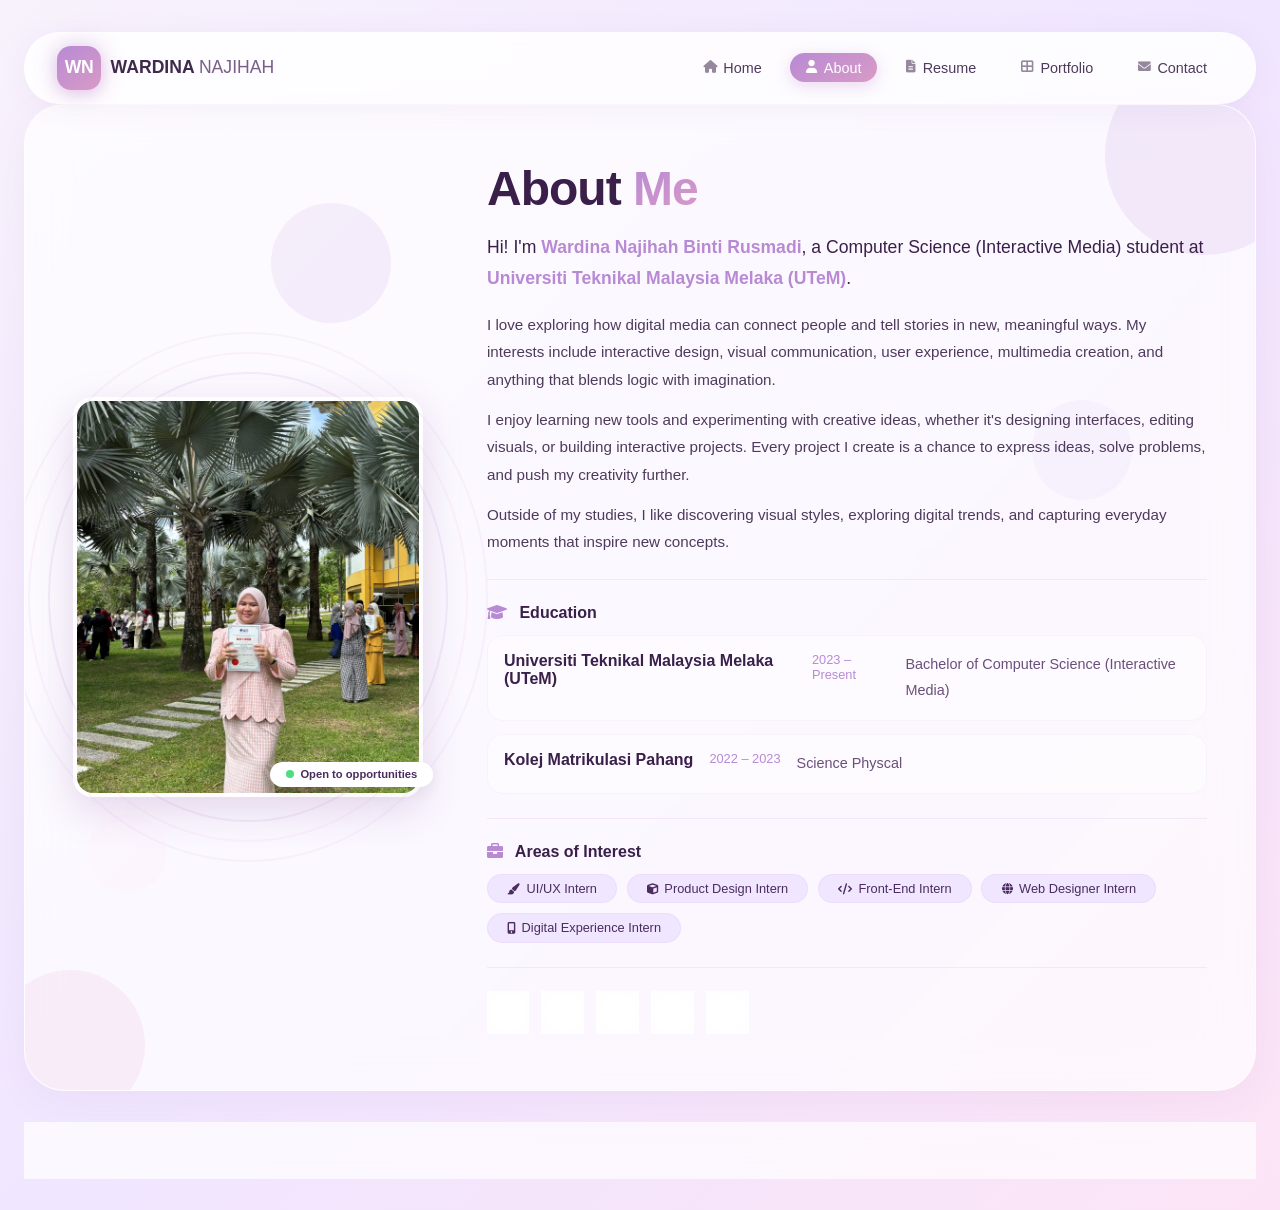
==== commit a4ae64de: "latest latest" ====
--- a/about.html
+++ b/about.html
@@ -90,7 +90,7 @@
           <div class="edu-item">
             <span class="edu-school">Kolej Matrikulasi Pahang</span>
             <span class="edu-year">2022 – 2023</span>
-            <p>Science Physical</p>
+            <p>Science Physcal</p>
           </div>
         </div>
 
@@ -111,6 +111,8 @@
           <a href="#" class="social-link"><i class="fab fa-linkedin-in"></i></a>
           <a href="#" class="social-link"><i class="fab fa-github"></i></a>
           <a href="#" class="social-link"><i class="fab fa-behance"></i></a>
+          <a href="#" class="social-link"><i class="fab fa-youtube"></i></a>
+          <a href="#" class="social-link"><i class="fab fa-instagram"></i></a>
         </div>
       </div>
     </div>
@@ -119,10 +121,11 @@
   <!-- ===== FOOTER ===== -->
   <footer class="footer-compartment">
     <span><i class="far fa-copyright"></i> 2026 · WARDINA NAJIHAH</span>
+    <span><i class="fas fa-code"></i> built with sublime · interactive media</span>
   </footer>
 
 </div>
 
 <script src="script.js"></script>
 </body>
-</html>
+</html>
--- a/style.css
+++ b/style.css
@@ -3951,4 +3951,531 @@
     padding: 0.7rem 1.5rem;
     font-size: 0.85rem;
   }
+}
+
+/* ===== VR SECTION ===== */
+.vr-section {
+  margin-top: 1.2rem;
+  padding-top: 1.2rem;
+  border-top: 1px solid rgba(184, 138, 212, 0.12);
+}
+
+.vr-title {
+  font-size: 0.95rem;
+  font-weight: 600;
+  color: #3a1f4a;
+  margin-bottom: 0.6rem;
+  display: flex;
+  align-items: center;
+  gap: 0.4rem;
+}
+
+.vr-title i {
+  color: #b88ad4;
+}
+
+/* SDG */
+.vr-sdg {
+  font-size: 0.9rem;
+  color: #4a2c5e;
+  line-height: 1.7;
+  padding: 0.5rem 1rem;
+  background: rgba(184, 138, 212, 0.05);
+  border-radius: 0.8rem;
+  border-left: 3px solid #b88ad4;
+}
+
+/* Features */
+.vr-features-grid {
+  display: flex;
+  flex-direction: column;
+  gap: 0.3rem;
+}
+
+.vr-feature-item {
+  font-size: 0.85rem;
+  color: #4a2c5e;
+  padding: 0.2rem 0;
+  line-height: 1.5;
+}
+
+/* Contribution List */
+.vr-list {
+  display: flex;
+  flex-direction: column;
+  gap: 0.3rem;
+}
+
+.vr-list-item {
+  display: flex;
+  align-items: flex-start;
+  gap: 0.5rem;
+  font-size: 0.85rem;
+  color: #4a2c5e;
+  line-height: 1.5;
+}
+
+.vr-list-item i {
+  color: #b88ad4;
+  font-size: 0.6rem;
+  margin-top: 0.3rem;
+  flex-shrink: 0;
+}
+
+/* Lab Activities */
+.vr-lab-section {
+  margin-top: 1.2rem;
+  padding-top: 1.2rem;
+  border-top: 1px solid rgba(184, 138, 212, 0.12);
+}
+
+.vr-lab-grid {
+  display: flex;
+  flex-direction: column;
+  gap: 0.6rem;
+}
+
+.vr-lab-item {
+  display: flex;
+  align-items: center;
+  gap: 1rem;
+  padding: 0.7rem 1.2rem;
+  border-radius: 0.8rem;
+  text-decoration: none;
+  transition: all 0.3s ease;
+  border: 1px solid rgba(184, 138, 212, 0.08);
+  background: rgba(255, 255, 255, 0.4);
+}
+
+.vr-lab-item:hover {
+  transform: translateX(4px);
+  background: white;
+  border-color: #b88ad4;
+  box-shadow: 0 4px 15px rgba(130, 70, 150, 0.06);
+}
+
+.vr-lab-icon {
+  width: 36px;
+  height: 36px;
+  border-radius: 50%;
+  display: flex;
+  align-items: center;
+  justify-content: center;
+  font-size: 0.9rem;
+  flex-shrink: 0;
+  background: linear-gradient(145deg, #b88ad4, #d99ac6);
+  color: white;
+}
+
+.vr-lab-info {
+  flex: 1;
+}
+
+.vr-lab-name {
+  font-weight: 600;
+  font-size: 0.85rem;
+  color: #3a1f4a;
+  display: block;
+}
+
+.vr-lab-desc {
+  font-size: 0.75rem;
+  color: #7a5d8a;
+}
+
+.vr-lab-arrow {
+  font-size: 0.7rem;
+  color: #b88ad4;
+  opacity: 0.3;
+  transition: all 0.3s ease;
+}
+
+.vr-lab-item:hover .vr-lab-arrow {
+  opacity: 1;
+  transform: translateX(4px);
+}
+
+/* Responsive */
+@media (max-width: 500px) {
+  .vr-lab-item {
+    padding: 0.5rem 0.8rem;
+  }
+  .vr-lab-icon {
+    width: 30px;
+    height: 30px;
+    font-size: 0.7rem;
+  }
+  .vr-lab-name {
+    font-size: 0.78rem;
+  }
+  .vr-lab-desc {
+    font-size: 0.68rem;
+  }
+  .vr-feature-item {
+    font-size: 0.8rem;
+  }
+}
+
+/* ===== PROJECT SECTION ===== */
+.project-section {
+  margin-bottom: 3rem;
+}
+
+.project-section:last-child {
+  margin-bottom: 0;
+}
+
+/* Section Header */
+.section-header {
+  text-align: center;
+  margin-bottom: 2rem;
+  padding: 2rem 2rem 1.5rem;
+  background: rgba(255, 255, 255, 0.3);
+  border-radius: 2rem;
+  border: 1px solid rgba(255, 255, 255, 0.4);
+  backdrop-filter: blur(10px);
+  position: relative;
+  overflow: hidden;
+}
+
+.section-header .section-icon {
+  font-size: 2.5rem;
+  color: #b88ad4;
+  margin-bottom: 0.3rem;
+}
+
+.section-header h2 {
+  font-size: 1.8rem;
+  font-weight: 700;
+  color: #3a1f4a;
+  letter-spacing: -0.5px;
+}
+
+.section-header p {
+  color: #7a5d8a;
+  font-size: 0.95rem;
+  margin-top: 0.2rem;
+}
+
+.section-explore {
+  display: inline-flex;
+  align-items: center;
+  gap: 0.5rem;
+  margin-top: 0.8rem;
+  padding: 0.5rem 1.8rem;
+  border-radius: 60px;
+  background: var(--gradient-primary);
+  color: white;
+  text-decoration: none;
+  font-weight: 500;
+  font-size: 0.85rem;
+  transition: all 0.3s ease;
+  box-shadow: 0 4px 15px rgba(180, 110, 200, 0.2);
+}
+
+.section-explore:hover {
+  transform: translateY(-3px);
+  box-shadow: 0 8px 25px rgba(180, 110, 200, 0.35);
+}
+
+.section-explore i {
+  transition: transform 0.3s ease;
+}
+
+.section-explore:hover i {
+  transform: translateX(4px);
+}
+
+/* Section Divider */
+.section-divider {
+  text-align: center;
+  margin: 2.5rem 0;
+  position: relative;
+}
+
+.section-divider span {
+  background: #f8f2fc;
+  padding: 0 1.5rem;
+  font-size: 0.8rem;
+  color: #7a5d8a;
+  font-weight: 500;
+  letter-spacing: 2px;
+  text-transform: uppercase;
+  position: relative;
+  z-index: 1;
+}
+
+.section-divider::before {
+  content: '';
+  position: absolute;
+  top: 50%;
+  left: 0;
+  right: 0;
+  height: 1px;
+  background: rgba(184, 138, 212, 0.2);
+}
+
+/* Responsive */
+@media (max-width: 820px) {
+  .section-header h2 {
+    font-size: 1.5rem;
+  }
+  .section-header .section-icon {
+    font-size: 2rem;
+  }
+}
+
+@media (max-width: 500px) {
+  .section-header {
+    padding: 1.5rem 1rem;
+  }
+  .section-header h2 {
+    font-size: 1.2rem;
+  }
+  .section-header .section-icon {
+    font-size: 1.6rem;
+  }
+}
+/* ===== HIDDEN PROJECTS ===== */
+.projects-grid.hidden {
+  display: none;
+}
+
+.projects-grid.visible {
+  display: grid;
+  animation: fadeInUp 0.6s ease-out;
+}
+
+@keyframes fadeInUp {
+  from {
+    opacity: 0;
+    transform: translateY(30px);
+  }
+  to {
+    opacity: 1;
+    transform: translateY(0);
+  }
+}
+
+/* Explore Button */
+.section-explore {
+  cursor: pointer;
+  border: none;
+  font-family: inherit;
+  display: inline-flex;
+  align-items: center;
+  gap: 0.5rem;
+  margin-top: 0.8rem;
+  padding: 0.5rem 1.8rem;
+  border-radius: 60px;
+  background: var(--gradient-primary);
+  color: white;
+  text-decoration: none;
+  font-weight: 500;
+  font-size: 0.85rem;
+  transition: all 0.3s ease;
+  box-shadow: 0 4px 15px rgba(180, 110, 200, 0.2);
+}
+
+.section-explore:hover {
+  transform: translateY(-3px);
+  box-shadow: 0 8px 25px rgba(180, 110, 200, 0.35);
+}
+
+.section-explore i {
+  transition: transform 0.3s ease;
+}
+
+.section-explore:hover i {
+  transform: translateX(4px);
+}
+
+/* ===== FEATURED SECTION ===== */
+.featured-section {
+  margin-bottom: 3rem;
+}
+
+.featured-header {
+  background: linear-gradient(145deg, rgba(184, 138, 212, 0.15), rgba(249, 168, 37, 0.08));
+  border: 1px solid rgba(184, 138, 212, 0.15);
+}
+
+.featured-header .section-icon {
+  color: #f9a825 !important;
+}
+
+.featured-grid {
+  display: grid;
+  grid-template-columns: 1fr;
+  max-width: 500px;
+  margin: 0 auto;
+}
+
+.featured-grid .project-card.featured {
+  grid-column: auto;
+  display: block;
+}
+
+.featured-grid .project-card.featured .project-image {
+  height: 280px;
+}
+
+.featured-grid .project-card.featured .project-image img {
+  object-fit: cover;
+}
+
+/* Responsive */
+@media (max-width: 820px) {
+  .featured-grid {
+    max-width: 100%;
+  }
+  .featured-grid .project-card.featured .project-image {
+    height: 220px;
+  }
+}
+
+/* ===== PROJECTS PAGE - FULL VISIBLE ===== */
+.projects-grid {
+  display: grid;
+  grid-template-columns: repeat(auto-fill, minmax(300px, 1fr));
+  gap: 2rem;
+}
+
+/* Featured Grid - Single column center */
+.featured-grid {
+  display: grid;
+  grid-template-columns: 1fr;
+  max-width: 500px;
+  margin: 0 auto;
+}
+
+.featured-grid .project-card.featured {
+  grid-column: auto;
+  display: block;
+}
+
+.featured-grid .project-card.featured .project-image {
+  height: 280px;
+}
+
+.featured-grid .project-card.featured .project-image img {
+  object-fit: cover;
+}
+
+/* Section spacing */
+.project-section {
+  margin-bottom: 3rem;
+}
+
+.project-section:last-child {
+  margin-bottom: 0;
+}
+
+/* Section Header */
+.section-header {
+  text-align: center;
+  margin-bottom: 1.5rem;
+  padding: 1.5rem 1.5rem 1rem;
+  background: rgba(255, 255, 255, 0.3);
+  border-radius: 1.5rem;
+  border: 1px solid rgba(255, 255, 255, 0.4);
+  backdrop-filter: blur(10px);
+}
+
+.section-header .section-icon {
+  font-size: 2rem;
+  color: #b88ad4;
+  margin-bottom: 0.2rem;
+}
+
+.section-header h2 {
+  font-size: 1.6rem;
+  font-weight: 700;
+  color: #3a1f4a;
+  letter-spacing: -0.5px;
+}
+
+.section-header p {
+  color: #7a5d8a;
+  font-size: 0.9rem;
+  margin-top: 0.1rem;
+}
+
+/* Featured Header */
+.featured-header {
+  background: linear-gradient(145deg, rgba(184, 138, 212, 0.15), rgba(249, 168, 37, 0.08));
+  border: 1px solid rgba(184, 138, 212, 0.15);
+}
+
+.featured-header .section-icon {
+  color: #f9a825 !important;
+}
+
+/* Responsive */
+@media (max-width: 820px) {
+  .featured-grid {
+    max-width: 100%;
+  }
+  .featured-grid .project-card.featured .project-image {
+    height: 220px;
+  }
+  .projects-grid {
+    grid-template-columns: repeat(auto-fill, minmax(280px, 1fr));
+    gap: 1.5rem;
+  }
+}
+
+@media (max-width: 500px) {
+  .projects-grid {
+    grid-template-columns: 1fr;
+    gap: 1.2rem;
+  }
+  .section-header h2 {
+    font-size: 1.3rem;
+  }
+  .section-header .section-icon {
+    font-size: 1.6rem;
+  }
+}
+
+/* ===== FULL REPORT BUTTON ===== */
+.report-full-section {
+  margin-top: 1.5rem;
+  padding-top: 1.5rem;
+  border-top: 2px solid rgba(184, 138, 212, 0.15);
+}
+
+.report-full-btn {
+  display: flex;
+  align-items: center;
+  justify-content: center;
+  gap: 0.8rem;
+  padding: 0.9rem 2rem;
+  border-radius: 1rem;
+  text-decoration: none;
+  font-weight: 600;
+  font-size: 0.95rem;
+  transition: all 0.3s ease;
+  background: linear-gradient(145deg, #b88ad4, #d99ac6);
+  color: white;
+  box-shadow: 0 4px 20px rgba(180, 110, 200, 0.25);
+  width: 100%;
+  text-align: center;
+}
+
+.report-full-btn:hover {
+  transform: translateY(-3px);
+  box-shadow: 0 8px 35px rgba(180, 110, 200, 0.35);
+}
+
+.report-full-btn i:first-child {
+  font-size: 1.2rem;
+}
+
+.report-full-btn i:last-child {
+  transition: transform 0.3s ease;
+}
+
+.report-full-btn:hover i:last-child {
+  transform: translateX(4px);
 }
